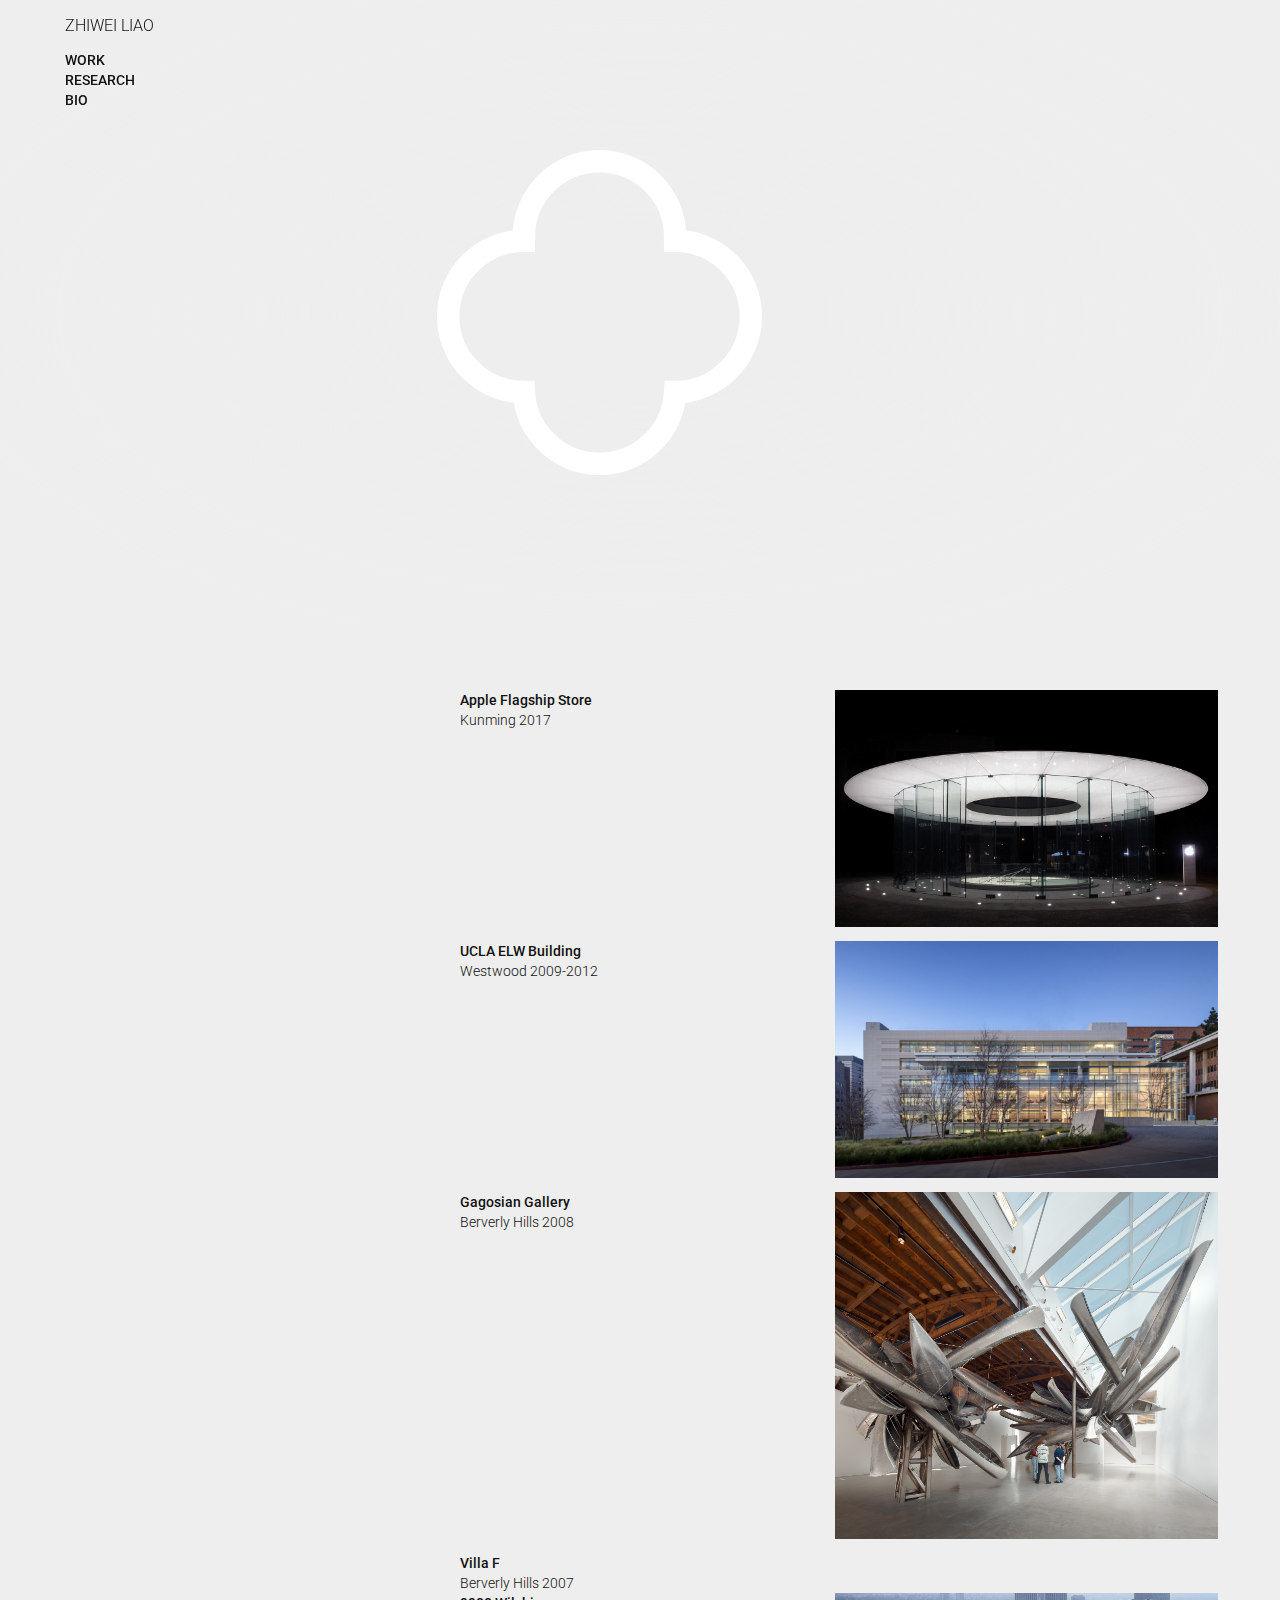
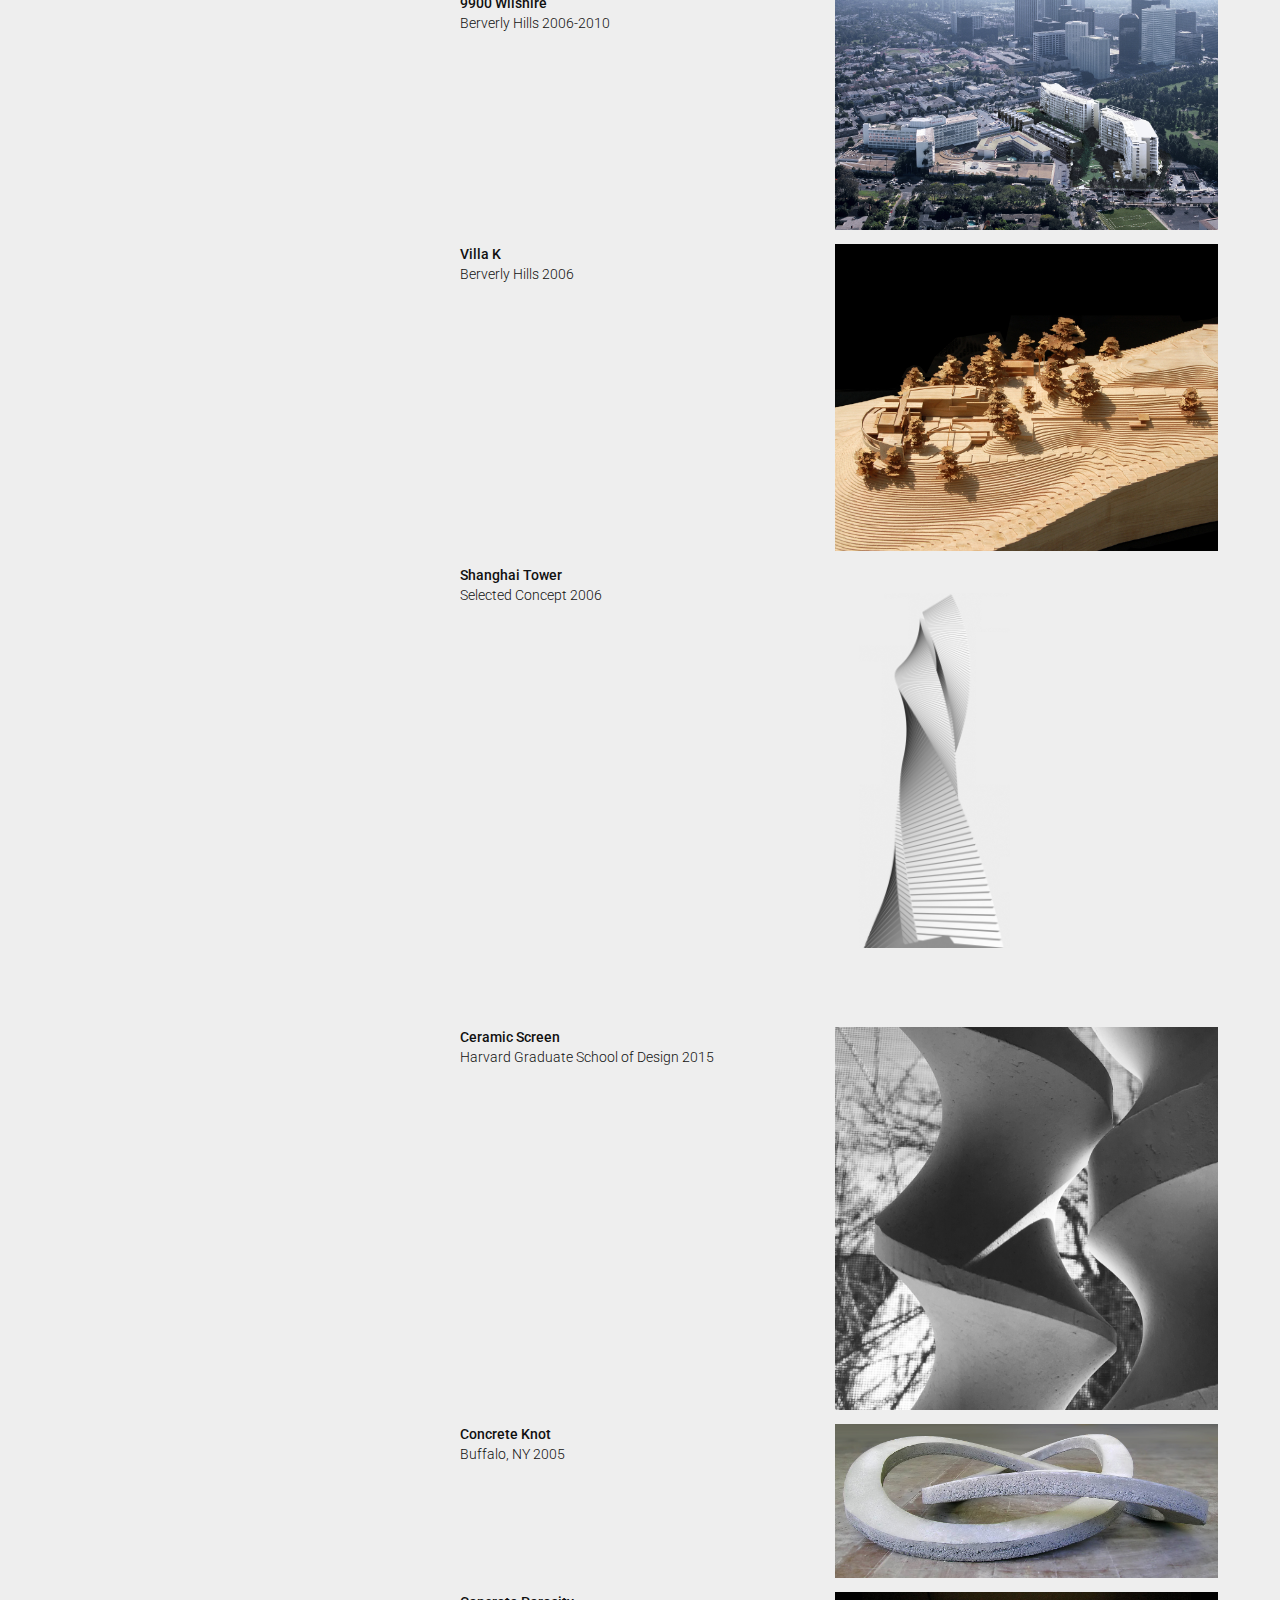
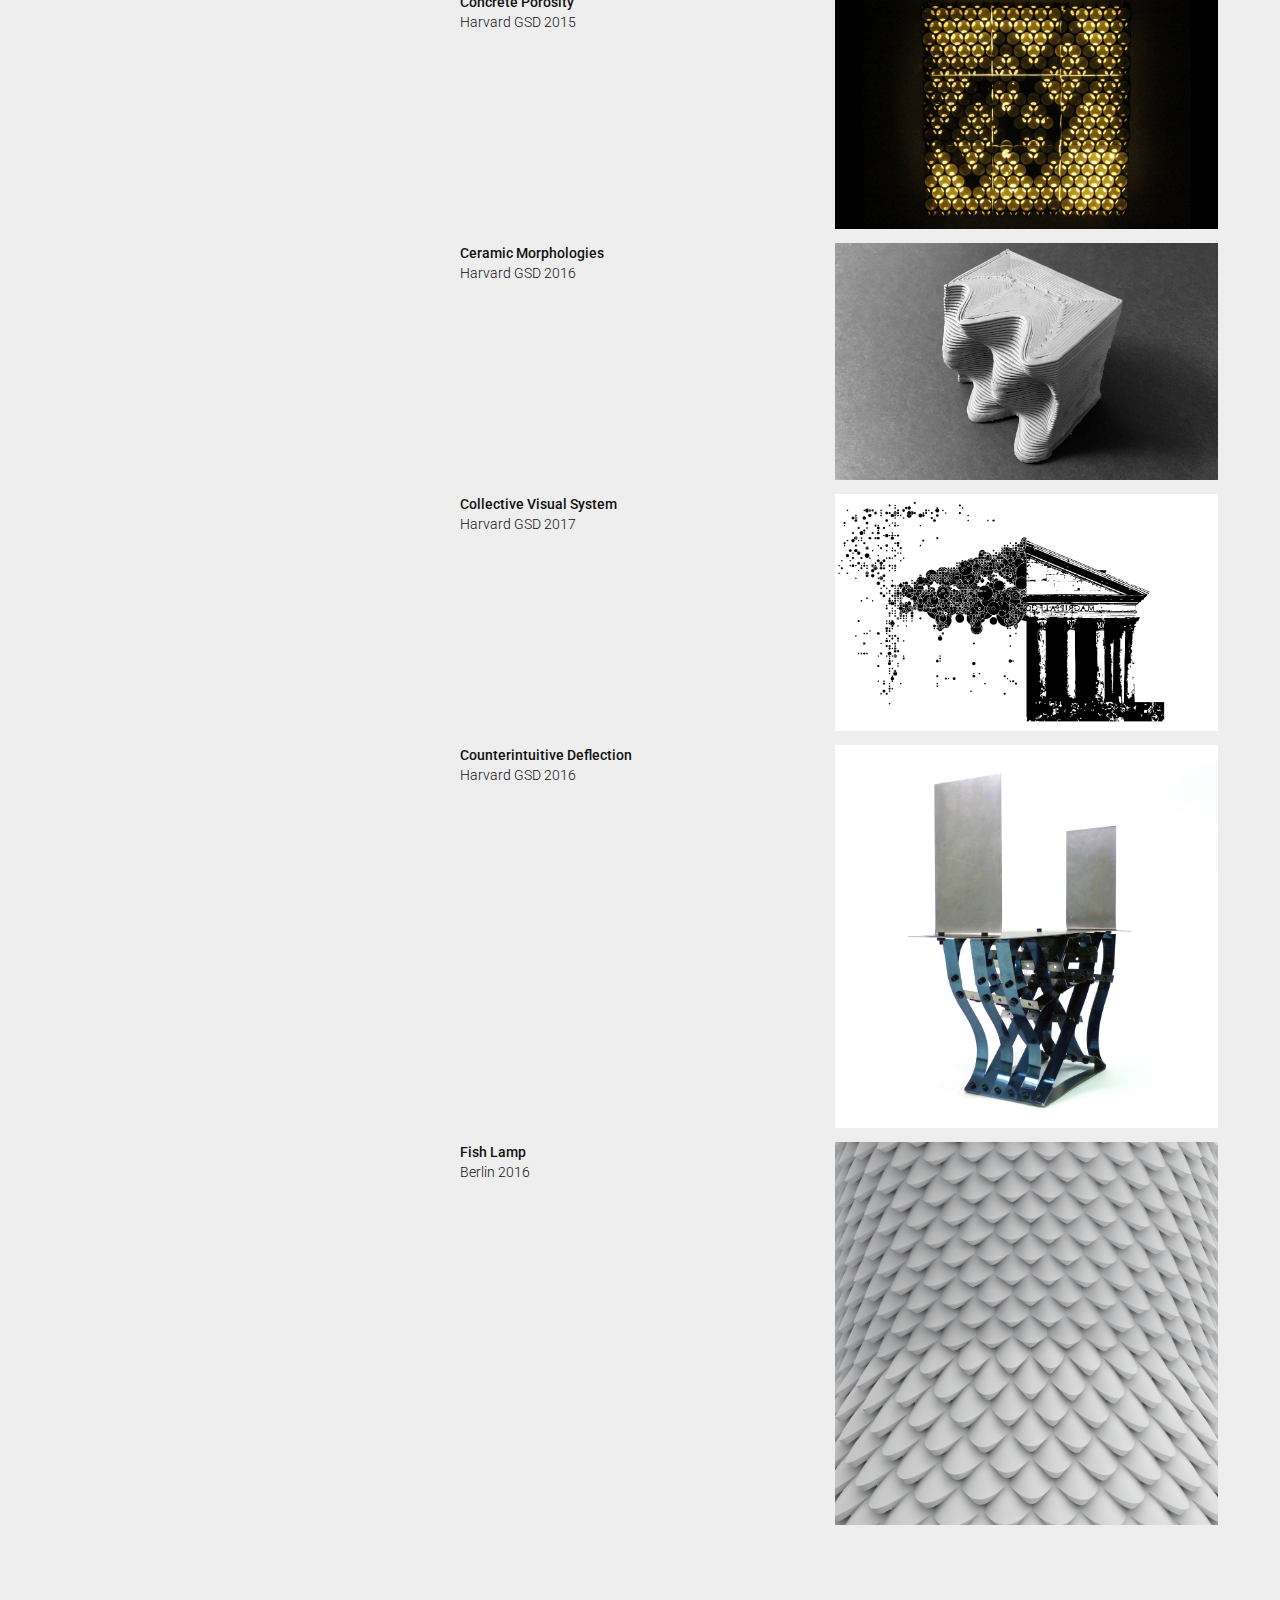
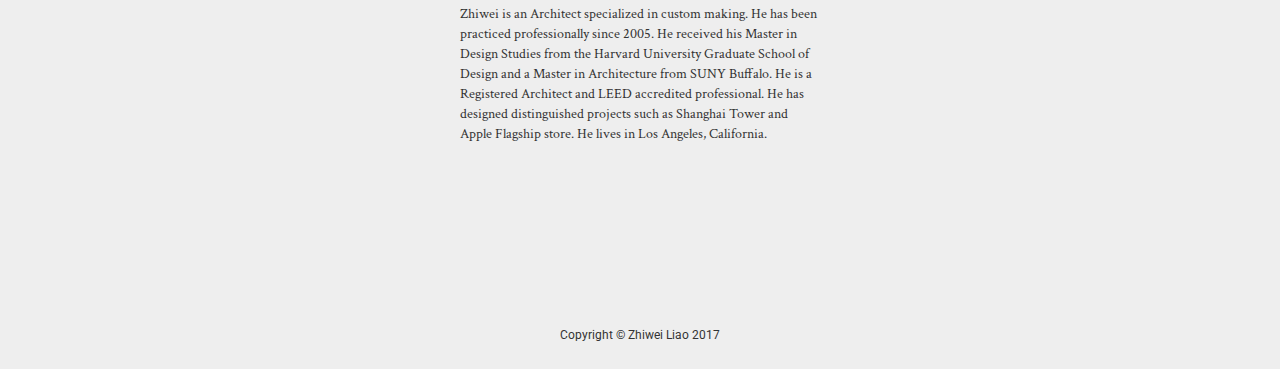
==== index.html @ 9a3652b6 "Update index.html" ====
<!DOCTYPE html>
<html lang="en">

<head>
    <meta charset="utf-8">
    <meta http-equiv="X-UA-Compatible" content="IE=edge">
    <!-- <meta name="viewport" content="width=device-width, initial-scale=1"> -->
    <meta name="viewport" content="width=device-width, initial-scale=1, minimum-scale=1, maximum-scale=1">
    <meta name="description" content="">
    <meta name="author" content="">
    <!-- icon -->
    <link rel="icon" href="img/favicon.ico">
    <title>Zhiwei</title>
    <!-- Bootstrap Core CSS -->
    <link href="vendor/bootstrap/css/bootstrap.min.css" rel="stylesheet">
    <!-- Theme CSS -->
    <link href="css/freelancer.min.css" rel="stylesheet">
    <!-- Custom CSS -->
    <link href="css/style.css" rel="stylesheet">
    <!-- Custom Fonts -->
    <link href="vendor/font-awesome/css/font-awesome.min.css" rel="stylesheet" type="text/css">
    <link href="https://fonts.googleapis.com/css?family=Roboto:thin,light,regular,medium,bold,black" rel="stylesheet" type="text/css">
    <link href="https://fonts.googleapis.com/css?family=Crimson+Text:regular,bold " rel="stylesheet">
    <link href="https://fonts.googleapis.com/css?family=Julius+Sans+One" rel="stylesheet">
    <link rel="stylesheet" href="css/swiper.min.css">
    <!-- HTML5 Shim and Respond.js IE8 support of HTML5 elements and media queries -->
    <!-- WARNING: Respond.js doesn't work if you view the page via file:// -->
    <!--[if lt IE 9]>
        <script src="https://oss.maxcdn.com/libs/html5shiv/3.7.0/html5shiv.js"></script>
        <script src="https://oss.maxcdn.com/libs/respond.js/1.4.2/respond.min.js"></script>
    <![endif]-->
</head>

<body>
    <!-- Navigation -->
    <nav class="nav navbar-default navbar-fixed-top">
        <div class="container">
            <div class="fixedBrand">
                <!-- <a class="" href="#"><img class="homeIcon" src="img/view_thumb.png" alt=""> </a> -->
                <a class="" href="#z">
                    <span>Zhiwei Liao</span>
                </a>
            </div>
            <div class="fixed">
                <ul class="nav navbar-default nav-stacked">
                    <li class="page-scroll">
                        <a href="#work">
                            <div class="menu">
                                work
                            </div>
                        </a>
                    </li>
                    <li class="page-scroll">
                        <a href="#research">
                            <div class="menu">
                                research
                            </div>
                        </a>
                    </li>
                    <li class="page-scroll">
                        <a href="#about">
                            <div class="menu">
                                Bio
                            </div>
                        </a>
                    </li>
                </ul>
            </div>
        </div>
    </nav>
    <!-- ***********************************************************************************************************************Header -->
    <header id="z">
        <div class="container" id="headerImg">
            <div class="row">
                <div class="col-xs-8  col-xs-offset-4 col-sm-4">
                    <img class="" id="logo" src="img/view.svg" alt="">
                </div>
                <!--
                <div class="col-xs-8 col-xs-offset-4  col-sm-4">
                   <h5 class="skills">Residential Design + Custom Making</h5>  
                </div> -->
            </div>
    </header>
    <!--*********************************************************************************************************** Portfolio Grid Section -->
    <section id="work" class="portfolio">
        <div class="container">
            <div class="row">
                <!--*********************************************************************************************************1-->
                <div class="col-xs-4 col-xs-offset-4" id="apple">
                    <a href="#portfolioModal1" class="portfolio-link" data-toggle="modal">
                        <span class="projectTitle">Apple Flagship Store</span>
                        <div class="subtext">
                            <span class="hidden-xsShow">Kunming</span>
                            <span class="hidden-xsShow">2017</span>
                        </div>
                    </a>
                </div>
                <div class=" col-xs-4 portfolio-item">
                    <a href="#portfolioModal1" class="portfolio-link" data-toggle="modal">
                        <div class="caption">
                        </div>
                        <img src="img/apple/2.jpg" class="img-responsive" alt="">
                    </a>
                </div>
                <!--*********************************************************************************************************6-->
                <div class="col-xs-4 col-xs-offset-4" id="ucla">
                    <a href="#portfolioModal6" class="portfolio-link" data-toggle="modal">
                        <span class="projectTitle">UCLA ELW Building</span>
                        <div class="subtext">
                            <span class="hidden-xsShow">Westwood</span>
                            <span class="hidden-xsShow">2009-2012</span>
                        </div>
                    </a>
                </div>
                <div class=" col-xs-4 portfolio-item ">
                    <a href="#portfolioModal6" class="portfolio-link" data-toggle="modal">
                        <div class="caption">
                        </div>
                        <img src="img/ucla/1.jpg" class="img-responsive" alt="">
                    </a>
                </div>
                <!--*********************************************************************************************************4-->
                <div class="col-xs-4 col-xs-offset-4" id="gagosian">
                    <a href="#portfolioModal4" class="portfolio-link" data-toggle="modal">
                        <span class="projectTitle">Gagosian Gallery</span>
                        <div class="subtext">
                            <span class="hidden-xsShow">Berverly Hills</span>
                            <span class="hidden-xsShow">2008</span>
                        </div>
                    </a>
                </div>
                <div class=" col-xs-4 portfolio-item ">
                    <a href="#portfolioModal4" class="portfolio-link" data-toggle="modal">
                        <div class="caption">
                        </div>
                        <img src="img/gagosian/1.jpg" class="img-responsive" alt="">
                    </a>
                </div>
                <!--*********************************************************************************************************3-->
                <div class="col-xs-4 col-xs-offset-4">
                    <a href="#portfolioModal3" class="portfolio-link" data-toggle="modal">
                        <span class="projectTitle">Villa F</span>
                        <div class="subtext">
                            <span class="hidden-xsShow">Berverly Hills</span>
                            <span class="hidden-xsShow">2007</span>
                        </div>
                    </a>
                </div>
                <div class=" col-xs-4 portfolio-item ">
                    <a href="#portfolioModal3" class="portfolio-link" data-toggle="modal">
                        <div class="caption">
                        </div>
                        <img src="img/foothill/3.png" class="img-responsive" alt="">
                    </a>
                </div>
                <!--*********************************************************************************************************5-->
                <div class="col-xs-4 col-xs-offset-4">
                    <a href="#portfolioModal5" class="portfolio-link" data-toggle="modal">
                        <span class="projectTitle">9900 Wilshire</span>
                        <div class="subtext">
                            <span class="hidden-xsShow">Berverly Hills</span>
                            <span class="hidden-xsShow">2006-2010</span>
                        </div>
                    </a>
                </div>
                <div class=" col-xs-4 portfolio-item ">
                    <a href="#portfolioModal5" class="portfolio-link" data-toggle="modal">
                        <div class="caption">
                        </div>
                        <img src="img/9900/1.jpg" class="img-responsive" alt="">
                    </a>
                </div>
                <!--*********************************************************************************************************2-->
                <div class="col-xs-4 col-xs-offset-4">
                    <a href="#portfolioModal2" class="portfolio-link" data-toggle="modal">
                        <span class="projectTitle">Villa K</span>
                        <div class="subtext">
                            <span class="hidden-xsShow">Berverly Hills</span>
                            <span class="hidden-xsShow">2006</span>
                        </div>
                    </a>
                </div>
                <div class=" col-xs-4 portfolio-item ">
                    <a href="#portfolioModal2" class="portfolio-link" data-toggle="modal">
                        <div class="caption">
                        </div>
                        <img src="img/villa/4.jpg" class="img-responsive" alt="">
                    </a>
                </div>

                <!--*********************************************************************************************************14-->
                <div class="col-xs-4 col-xs-offset-4">
                    <a href="#portfolioModal14" class="portfolio-link" data-toggle="modal">
                        <span class="projectTitle">Shanghai Tower</span>
                        <div class="subtext">
                            <span class="hidden-xsShow">Selected Concept</span>
                            <span class="hidden-xsShow">2006</span>
                        </div>
                    </a>
                </div>
                <div class=" col-xs-4 portfolio-item ">
                    <a href="#portfolioModal14" class="portfolio-link" data-toggle="modal">
                        <img src="img/shanghai/2.png" class="img-responsive" alt="">
                    </a>
                </div>
                <!--******************************************************************************************************* -->
    </section>
    <!-- About Section -->
    <section id="research" class="portfolio">
        <div class="container">
            <div class="row">
                <!--*******************************************************************************************************7-->
                <div class="col-xs-4 col-xs-offset-4">
                    <a href="#portfolioModal7" class="portfolio-link" data-toggle="modal">
                        <span class="projectTitle">Ceramic Screen</span>
                        <div class="subtext">
                            <span class="hidden-xsShow">Harvard Graduate School of Design</span>
                            <span class="hidden-xsShow">2015</span>
                        </div>
                    </a>
                </div>
                <div class=" col-xs-4 portfolio-item ">
                    <a href="#portfolioModal7" class="portfolio-link" data-toggle="modal">
                        <div class="caption">
                        </div>
                        <img src="img/robot/1.jpg" class="img-responsive" alt="">
                    </a>
                </div>
                <!--*********************************************************************************************************8-->
                <div class="col-xs-4 col-xs-offset-4">
                    <a href="#portfolioModal8" class="portfolio-link" data-toggle="modal">
                        <span class="projectTitle">Concrete Knot</span>
                        <div class="subtext">
                            <span class="hidden-xsShow">Buffalo, NY</span>
                            <span class="hidden-xsShow">2005</span>
                        </div>
                    </a>
                </div>
                <div class=" col-xs-4 portfolio-item ">
                    <a href="#portfolioModal8" class="portfolio-link" data-toggle="modal">
                        <div class="caption">
                        </div>
                        <img src="img/knot/1.jpg" class="img-responsive" alt="">
                    </a>
                </div>
                <!--*********************************************************************************************************9-->
                <div class="col-xs-4 col-xs-offset-4">
                    <a href="#portfolioModal9" class="portfolio-link" data-toggle="modal">
                        <span class="projectTitle">Concrete Porosity</span>
                        <div class="subtext">
                            <span class="hidden-xsShow">Harvard GSD</span>
                            <span class="hidden-xsShow">2015</span>
                        </div>
                    </a>
                </div>
                <div class=" col-xs-4 portfolio-item ">
                    <a href="#portfolioModal9" class="portfolio-link" data-toggle="modal">
                        <div class="caption">
                        </div>
                        <img src="img/hydrogel/1.jpg" class="img-responsive" alt="">
                    </a>
                </div>
                <!--*********************************************************************************************************10-->
                <div class="col-xs-4 col-xs-offset-4" id="Morphologies">
                    <a href="#portfolioModal10" class="portfolio-link" data-toggle="modal">
                        <span class="projectTitle">Ceramic Morphologies</span>
                        <div class="subtext">
                            <span class="hidden-xsShow">Harvard GSD</span>
                            <span class="hidden-xsShow">2016</span>
                        </div>
                    </a>
                </div>
                <div class=" col-xs-4 portfolio-item ">
                    <a href="#portfolioModal10" class="portfolio-link" data-toggle="modal">
                        <div class="caption">
                        </div>
                        <img src="img/print/2.jpg" class="img-responsive" alt="">
                    </a>
                </div>
                <!--*********************************************************************************************************11-->
                <div class="col-xs-4 col-xs-offset-4">
                    <a href="#portfolioModal11" class="portfolio-link" data-toggle="modal">
                        <span class="projectTitle">Collective Visual System</span>
                        <div class="subtext">
                            <span class="hidden-xsShow">Harvard GSD</span>
                            <span class="hidden-xsShow">2017</span>
                        </div>
                    </a>
                </div>
                <div class=" col-xs-4 portfolio-item ">
                    <a href="#portfolioModal11" class="portfolio-link" data-toggle="modal">
                        <div class="caption">
                        </div>
                        <img src="img/cvs/1.png" class="img-responsive" alt="">
                    </a>
                </div>
                <!--*********************************************************************************************************12-->
                <div class="col-xs-4 col-xs-offset-4">
                    <a href="#portfolioModal12" class="portfolio-link" data-toggle="modal">
                        <span class="projectTitle">Counterintuitive Deflection</span>
                        <div class="subtext">
                            <span class="hidden-xsShow">Harvard GSD</span>
                            <span class="hidden-xsShow">2016</span>
                        </div>
                    </a>
                </div>
                <div class=" col-xs-4 portfolio-item ">
                    <a href="#portfolioModal12" class="portfolio-link" data-toggle="modal">
                        <img src="img/distribution/1.jpg" class="img-responsive" alt="">
                    </a>
                </div>
                <!--*********************************************************************************************************13-->
                <div class="col-xs-4 col-xs-offset-4">
                    <a href="#portfolioModal13" class="portfolio-link" data-toggle="modal">
                        <span class="projectTitle">Fish Lamp</span>
                        <div class="subtext">
                            <span class="hidden-xsShow">Berlin</span>
                            <span class="hidden-xsShow">2016</span>
                        </div>
                    </a>
                </div>
                <div class=" col-xs-4 portfolio-item ">
                    <a href="#portfolioModal13" class="portfolio-link" data-toggle="modal">
                        <img src="img/fish/1.png" class="img-responsive" alt="">
                    </a>
                </div>

                
            </div>
        </div>
    </section>
    <!-- About Section -->
    <section id="about">
        <div class="container">
            <div class="row">
                <div class="col-xs-8 col-xs-offset-4 col-md-4">
                    <!-- <p><strong>Z+ Workshop</strong> specilalized in highend residences and spaces rooted in tradictional Chinese architecture and landscape. Incorporated State-of-the-Art Computation Tools for personalized design and crafted making.
                    </p>
                    <p>Zhiwei Liao is the Founder of Z+ Workshop. Prior to establishing Z+ Workshop, Zhiwei was a Project Architect with Richard Meier, the Pritzker Prize winning Architect, who specializes in the design of luxury modern residences. Before arriving in L.A., Zhiwei developed extensive detail oriented design experience and conducted research on innovative material processes and systems. </p>
                    <p>He received his Master in Design Studies from the Harvard University Graduate School of Design and a Master in Architecture from SUNY Buffalo. He has over ten years of experience with a specific focus on residential design-build methods of project delivery. Zhiwei is a Registered Architect and LEED accredited professional.</p> -->
                    <p>
                        Zhiwei is an Architect specialized in custom making. He has been practiced professionally since 2005.
                        <!--Introduce Yourself-->
                        He received his Master in Design Studies from the Harvard University Graduate School of Design and a Master in Architecture from SUNY Buffalo. He is a Registered Architect and LEED accredited professional.
                        <!-- Education and Credentials -->
                        He has designed distinguished projects such as Shanghai Tower and Apple Flagship store.
                        <!-- Notable Achievements -->
                        He lives in Los Angeles, California.
                        <!-- Closing Statement -->
                    </p>
                </div>
            </div>
        </div>
    </section>
    <!-- Footer -->
    <footer class="">
        <div class="footer-above" id="team">
            <div class="container">
                <div class="row">
                    <div class="footer-col col-md-4">
                        <h3></h3>
                        <span></span>
                    </div>
                    <div class="footer-col col-md-4">
                    </div>
                    <div class="footer-col col-md-4">
                        <h3> </h3>
                        <span> </span>
                    </div>
                </div>
            </div>
        </div>
        <div class="footer-below">
            <div class="container">
                <div class="row">
                    <div class="col-lg-12 text-center">
                        <span class="small"> Copyright &copy; Zhiwei Liao 2017 </span>
                    </div>
                </div>
            </div>
        </div>
    </footer>
    <!-- Scroll to Top Button (Only visible on small and extra-small screen sizes) -->
    <!-- <div class="scroll-top page-scroll hidden-sm hidden-xsShow hidden-lg hidden-md">
        <a class="btn btn-primary" href="#page-top">
            <i class="fa fa-chevron-up"></i>
        </a>
    </div> -->
    <!-- Portfolio Modals -->
    <!-- ***************************************************************************************************************************************M-1-->
    <div class="portfolio-modal modal fade" id="portfolioModal1" tabindex="-1" role="dialog" aria-hidden="true">
        <div class="modal-content">
            <div class="close-modal" data-dismiss="modal">
                <img src="img/view_thumb.svg">
            </div>
            <div class="container modal-body">
                <div class="row">
                    <div class="col-lg-8 col-lg-offset-2">
                        <h2 class="title_m">Apple Flagship Store</h2>
                        <ul class="list-inline item-details">
                            <li>Location: Kunmign, China</li>
                            <li>Client: Apple</li>
                            <li>Architect: IDA</li>
                            <li>Complete Year: 2017</li>
                        </ul>
                        <img src="img/apple/1.jpg" class="img-responsive img-centered" alt="image of the store">
                        <br>
                        <p><i>"We created the one-of-a-kind Apple Kunming for all our customers in this special and diverse city. Thank you for the incredible welcome to the City of Spring." ​​​​</i> -<strong>Tim Cook</strong></p>
                        <p>Grandly opened in January 2017, the Apple Flagship Store in Kunming is crowned by a spectacular illuminated glass lantern, which provides the jewel-like centerpiece of the shopping center’s entrance plaza and acts as a light well, drawing daylight deep into the subterranean retail level. The lantern is a deceptively simple, yet technically advanced composition of motorized pivot doors and fixed glass panes, each 18 feet in height, held together without visible joints, and covered by a lightweight sheet of opaque carbon fiber canopy with an acrylic skylight 12 feet in diameters to allow natural light casting through. To embrace the warm local weather and allow natural ventilation, the motorized pivot glass doors remain open during the business hours. The sleek canopy reduces the visual information from the material edge, and is supported by the fixed glass panes beneath to appear floating. The result of close collaboration between architect and client, the store is both an expression of Apple’s brand and a beacon for the development, with the architecture complementing the purity of form, innovation and ease of use of the products on display.</p>
                    </div>
                </div>
            </div>
        </div>
    </div>
    <!-- ***************************************************************************************************************************************M-2-->
    <div class="portfolio-modal modal fade" id="portfolioModal2" tabindex="-1" role="dialog" aria-hidden="true">
        <div class="modal-content">
            <div class="close-modal" data-dismiss="modal">
                <img src="img/view_thumb.svg" alt="">
            </div>
            <div class="container  modal-body">
                <div class="row">
                    <div class="col-lg-8 col-lg-offset-2">
                        <h2 class="title_m">Villa K</h2>
                        <ul class="list-inline item-details">
                            <li><span>Architect:</span>
                                <span>Richard Meier & Partners Architects,</span>
                            </li>
                            <li><span>Year:</span>
                                <span>2007</span>
                            </li>
                        </ul>
                        <div id="carousel-2" class="carousel slide" data-ride="carousel">
                            <!-- Indicators -->
                            <ol class="carousel-indicators">
                                <li data-target="#carousel-2" data-slide-to="0" class="active"></li>
                                <li data-target="#carousel-2" data-slide-to="1"></li>
                                <!--   <li data-target="#carousel-3" data-slide-to="2"></li>
                                <li data-target="#carousel-3" data-slide-to="3"></li> -->
                            </ol>
                            <!-- Wrapper for slides -->
                            <div class="carousel-inner" role="listbox">
                                <div class="item active">
                                    <img src="img/villa/3.jpg" class="img-responsive img-centered" alt="">
                                    <div class="carousel-caption">
                                    </div>
                                </div>
                                <div class="item">
                                    <img src="img/villa/4.jpg" class="img-responsive img-centered" alt="">
                                    <div class="carousel-caption">
                                    </div>
                                </div>
                                <!--        <div class="item">
                                    <img src="img/knot/4.jpg" class="img-responsive img-centered" alt="">
                                    <div class="carousel-caption">
                                    </div>
                                </div>
                                <div class="item">
                                    <img src="img/knot/1.png" class="img-responsive img-centered" alt="">
                                    <div class="carousel-caption">
                                    </div>
                                </div> -->
                            </div>
                            <!-- Controls -->
                            <a class="left carousel-control" href="#carousel-2" role="button" data-slide="prev">
                                <span class="glyphicon glyphicon-chevron-left" aria-hidden="true"></span>
                                <span class="sr-only">Previous</span>
                            </a>
                            <a class="right carousel-control" href="#carousel-2" role="button" data-slide="next">
                                <span class="glyphicon glyphicon-chevron-right" aria-hidden="true"></span>
                                <span class="sr-only">Next</span>
                            </a>
                        </div>
                        <br>
                        <!-- introduction -->
                        <div class="col-lg-6 col-lg-offset-3">
                            <p>This extraordinary residential property is accessed by a 1,000 foot driveway that climbs along a ridge to an elevated pad with views to the entire Los Angeles basin. The architecture and building footprint are designed to celebrate the views and mediate between the topographic geometry of the hillside and the structured garden and landscape of the flat building pad. The interior planning is designed in a linear organization to allow each living space expansive views to the city, balanced with framed views to scaled private gardens.</p>
                        </div>
                    </div>
                </div>
            </div>
        </div>
    </div>
    <!-- ***************************************************************************************************************************************M-3-->
    <div class="portfolio-modal modal fade" id="portfolioModal3" tabindex="-1" role="dialog" aria-hidden="true">
        <div class="modal-content">
            <div class="close-modal" data-dismiss="modal">
                <img class="" src="img/view_thumb.svg" alt="">
            </div>
            <div class="container  modal-body">
                <div class="row">
                    <div class="col-lg-8 col-lg-offset-2">
                        <h2 class="title_m">Villa F</h2>
                        <ul class="list-inline item-details">
                            <li><span>Architect:</span>
                                <span>Richard Meier & Partners Architects,</span>
                            </li>
                            <li><span>Year:</span>
                                <span>2007</span>
                            </li>
                        </ul>
                        <div id="carousel-3" class="carousel slide" data-ride="carousel">
                            <!-- Indicators -->
                            <ol class="carousel-indicators">
                                <li data-target="#carousel-3" data-slide-to="0" class="active"></li>
                                <li data-target="#carousel-3" data-slide-to="1"></li>
                                <!--   <li data-target="#carousel-3" data-slide-to="2"></li>
                                <li data-target="#carousel-3" data-slide-to="3"></li> -->
                            </ol>
                            <!-- Wrapper for slides -->
                            <div class="carousel-inner" role="listbox">
                                <div class="item active">
                                    <img src="img/foothill/1.png" class="img-responsive img-centered" alt="">
                                    <div class="carousel-caption">
                                    </div>
                                </div>
                                <div class="item">
                                    <img src="img/foothill/2.jpg" class="img-responsive img-centered" alt="">
                                    <div class="carousel-caption">
                                    </div>
                                </div>
                                <!--        <div class="item">
                                    <img src="img/knot/4.jpg" class="img-responsive img-centered" alt="">
                                    <div class="carousel-caption">
                                    </div>
                                </div>
                                <div class="item">
                                    <img src="img/knot/1.png" class="img-responsive img-centered" alt="">
                                    <div class="carousel-caption">
                                    </div>
                                </div> -->
                            </div>
                            <!-- Controls -->
                            <a class="left carousel-control" href="#carousel-3" role="button" data-slide="prev">
                                <span class="glyphicon glyphicon-chevron-left" aria-hidden="true"></span>
                                <span class="sr-only">Previous</span>
                            </a>
                            <a class="right carousel-control" href="#carousel-3" role="button" data-slide="next">
                                <span class="glyphicon glyphicon-chevron-right" aria-hidden="true"></span>
                                <span class="sr-only">Next</span>
                            </a>
                        </div>
                        <br>
                        <!-- introduction -->
                        <div class="col-lg-6 col-lg-offset-3">
                            <p>
                            </p>
                        </div>
                    </div>
                </div>
            </div>
        </div>
    </div>
    <!-- ***************************************************************************************************************************************M-4-->
    <div class="portfolio-modal modal fade" id="portfolioModal4" tabindex="-1" role="dialog" aria-hidden="true">
        <div class="modal-content">
            <div class="close-modal" data-dismiss="modal">
                <img class="" src="img/view_thumb.svg" alt="">
            </div>
            <div class="container modal-body">
                <div class="row">
                    <div class="col-lg-8 col-lg-offset-2">
                        <h2 class="title_m">Gagosian Gallery</h2>
                        <ul class="list-inline item-details">
                            <li><span>Client:</span>
                                <span>Confidential,</span>
                            </li>
                            <li><span>Architect:</span>
                                <span>Richard Meier & Partners Architects,</span>
                            </li>
                            <li><span>Project Year:</span>
                                <span>2007,</span>
                            </li>
                            <li><span>Service:</span>
                                <span>Construction Documents</span>
                            </li>
                        </ul>
                        <img src="img/gagosian/1.jpg" class="img-responsive img-centered" alt="">
                        <p> </p>
                    </div>
                </div>
            </div>
        </div>
    </div>
    <!-- ***************************************************************************************************************************************M-5-->
    <div class="portfolio-modal modal fade" id="portfolioModal5" tabindex="-1" role="dialog" aria-hidden="true">
        <div class="modal-content">
            <div class="close-modal" data-dismiss="modal">
                <img class="" src="img/view_thumb.svg" alt="">
            </div>
            <div class="container modal-body">
                <div class="row">
                    <div class="col-lg-8 col-lg-offset-2">
                        <h2 class="title_m">9900 Wilshire</h2>
                        <ul class="list-inline item-details">
                            <li><span>Architect:</span>
                                <span>Richard Meier & Partners Architects, </span>
                            </li>
                            <li><span>Year:</span>
                                <span>2007,</span>
                            </li>
                        </ul>
                        <img src="img/9900/1.jpg" class="img-responsive img-centered" alt="">
                        <br>
                        <!-- introduction -->
                        <div class="col-lg-6 col-lg-offset-3">
                            <p> 9900 Wilshire is home to a collection of more than two hundred luxury condominium residences comprising thirteen- and fifteen- story residential buildings, public and private gardens, water features, and a retail component. The architecture is designed to be site-specific with a timeless presence that is compatible with the neighboring Hilton hotel and sensitive to the adjacent Los Angeles Country Club. The two residential building are positioned at the west property line and raised above the ground to maximize access to natural light. The buildings are curvilinear and horizontal to reflect the natural forms and geometry of the country club`s landscape as well as the classic horizontal massing of the neighboring Hilton Hotel. Many of the residences are designed with double-height spaces and are “through units” with views to the country club and to Beverly Hills. The best residences in southern California take advantage of the Mediterranean climate by extending interior space to the outside through the use of courtyards, terraces, balconies, and large areas of properly shaded glass, and here opportunities were sought to minimize the distinction between indoor and outdoor space.</p>
                        </div>
                    </div>
                </div>
            </div>
        </div>
    </div>
    <!-- ***************************************************************************************************************************************M-6-->
    <div class="portfolio-modal modal fade" id="portfolioModal6" tabindex="-1" role="dialog" aria-hidden="true">
        <div class="modal-content">
            <div class="close-modal" data-dismiss="modal">
                <img class="" src="img/view_thumb.svg" alt="">
            </div>
            <div class="container modal-body">
                <div class="row">
                    <div class="col-lg-8 col-lg-offset-2">
                        <h2 class="title_m">UCLA ELW Building</h2>
                        <ul class="list-inline item-details">
                            <li><span>Client:</span>
                                <span>UCLA,</span>
                            </li>
                            <li><span>Architect:</span>
                                <span>Richard Meier & Partners Architects,</span>
                            </li>
                            <li><span>Photography Credits:</span>
                                <span>Scott Frances,</span>
                            </li>
                            <li><span>Project Year:</span>
                                <span>2009,</span>
                            </li>
                            <li><span>Service:</span>
                                <span>Concept to Construction Documents</span>
                            </li>
                        </ul>
                        <img src="img/ucla/1.jpg" class="img-responsive img-centered" alt="">
                        <p> </p>
                    </div>
                </div>
            </div>
        </div>
    </div>
    <!-- ***************************************************************************************************************************************M-7-->
    <div class="portfolio-modal modal fade" id="portfolioModal7" tabindex="-1" role="dialog" aria-hidden="true">
        <div class="modal-content">
            <div class="close-modal" data-dismiss="modal">
                <img class="" src="img/view_thumb.svg" alt="">
            </div>
            <div class="container modal-body">
                <div class="row">
                    <div class="col-lg-8 col-lg-offset-2">
                        <h2 class="title_m">Ceramic Screen</h2>
                        <ul class="list-inline item-details">
                            <li><span>Harvard Graduate School of Design, </span></li>
                            <li><span>Year: 2015, </span></li>
                            <li><span>Research: Custom Making</span></li>
                        </ul>
                        <div id="carousel-7" class="carousel slide" data-ride="carousel">
                            <!-- Indicators -->
                            <ol class="carousel-indicators">
                                <li data-target="#carousel-7" data-slide-to="0" class="active"></li>
                                <li data-target="#carousel-7" data-slide-to="1"></li>
                                <li data-target="#carousel-7" data-slide-to="2"></li>
                                <!--   <li data-target="#carousel-example-generic" data-slide-to="3"></li> -->
                            </ol>
                            <!-- Wrapper for slides -->
                            <div class="carousel-inner" role="listbox">
                                <div class="item active">
                                    <img src="img/robot/2.jpg" class="img-centered" alt="">
                                    <div class="carousel-caption">Ceramic Screen </div>
                                </div>
                                <div class="item">
                                    <img src="img/robot/3.jpg" class=" img-centered" alt="">
                                    <div class="carousel-caption">
                                        The roboic arm with the wire cuts the clay
                                    </div>
                                </div>
                                <div class="item">
                                    <img src="img/robot/4.jpg" class="img-centered" alt="">
                                    <div class="carousel-caption">
                                        The controlled shape
                                    </div>
                                </div>
                            </div>
                            <!-- Controls -->
                            <a class="left carousel-control" href="#carousel-7" role="button" data-slide="prev">
                                <span class="glyphicon glyphicon-chevron-left" aria-hidden="true"></span>
                                <span class="sr-only">Previous</span>
                            </a>
                            <a class="right carousel-control" href="#carousel-7" role="button" data-slide="next">
                                <span class="glyphicon glyphicon-chevron-right" aria-hidden="true"></span>
                                <span class="sr-only">Next</span>
                            </a>
                        </div>
                        <br>
                        <div class="col-lg-6 col-lg-offset-3">
                            <p>
                                The intention of the project is to explore the possibilities of form-finding through an innovative fabrication technique, which is the combination of the robotic arm and the potter’s wheel. The hand manipulated processes of the potter’s wheel were abstracted into simpler movements, which could then be translated into the robotic manufacturing process. The robotic technology combined with digital scripting tools would then be used to expand the form-generation capabilities of the pottery-making process. This merging of techniques of the ‘old’ and the ‘new’ would not only introduce novelty in terms of forms but also lend towards a more mass-manufactured approach to the construction of ceramic forms.
                            </p>
                        </div>
                    </div>
                </div>
            </div>
        </div>
    </div>
    <!-- ***************************************************************************************************************************************M-8-->
    <div class="portfolio-modal modal fade" id="portfolioModal8" tabindex="-1" role="dialog" aria-hidden="true">
        <div class="modal-content">
            <div class="close-modal" data-dismiss="modal">
                <img class="" src="img/view_thumb.svg" alt="">
            </div>
            <div class="container modal-body">
                <div class="row">
                    <div class="col-lg-8 col-lg-offset-2">
                        <h2 class="title_m">Knot Making</h2>
                        <ul class="list-inline item-details">
                            <li><span>Research: Design, Computation and Making</span></li>
                        </ul>
                        <div id="carousel-8" class="carousel slide" data-ride="carousel">
                            <!-- Indicators -->
                            <ol class="carousel-indicators">
                                <li data-target="#carousel-8" data-slide-to="0" class="active"></li>
                                <li data-target="#carousel-8" data-slide-to="1"></li>
                                <li data-target="#carousel-8" data-slide-to="2"></li>
                                <li data-target="#carousel-8" data-slide-to="3"></li>
                            </ol>
                            <!-- Wrapper for slides -->
                            <div class="carousel-inner" role="listbox">
                                <div class="item active">
                                    <img src="img/knot/2.jpg" class="img-responsive img-centered" alt="">
                                    <div class="carousel-caption">
                                    </div>
                                </div>
                                <div class="item">
                                    <img src="img/knot/3.jpg" class="img-responsive img-centered" alt="">
                                    <div class="carousel-caption">
                                    </div>
                                </div>
                                <div class="item">
                                    <img src="img/knot/4.jpg" class="img-responsive img-centered" alt="">
                                    <div class="carousel-caption">
                                    </div>
                                </div>
                                <div class="item">
                                    <img src="img/knot/1.png" class="img-responsive img-centered" alt="">
                                    <div class="carousel-caption">
                                    </div>
                                </div>
                            </div>
                            <!-- Controls -->
                            <a class="left carousel-control" href="#carousel-8" role="button" data-slide="prev">
                                <span class="glyphicon glyphicon-chevron-left" aria-hidden="true"></span>
                                <span class="sr-only">Previous</span>
                            </a>
                            <a class="right carousel-control" href="#carousel-8" role="button" data-slide="next">
                                <span class="glyphicon glyphicon-chevron-right" aria-hidden="true"></span>
                                <span class="sr-only">Next</span>
                            </a>
                        </div>
                        <br>
                        <div class="col-lg-6 col-lg-offset-3">
                            <p>
                                This thesis is located at the intersection between digital design and physical fabrication in order to understand the potential and limitations of each of these modes of making, which are central to architectural production. The vehicle for exploration is the elegant proposition of the knot – a three-dimensional entity without beginning or end – which is explored at three 1:1 scales: fabric, the scale of a hand-held object, and the scale of a room. The knot is digitally drawn and manipulated using Rhino software. To control the experiment, it is determined that all physical fabrications should be cast rather than constructed. Materiality is not consistent but rather is calibrated to scale.
                            </p>
                            <p>
                                The hand-held knot straddles the digital and physical realms with a mold made by the 3-D digital printer used for casting hydrocal. The size of the printer governs the size of the mold, requiring the knot to be fabricated using six repetitive segments. This investigation introduces the problem of the joint, which in this mode and scale of fabrication, becomes a weak point both conceptually and literally.
                            </p>
                            <p>
                                The room-sized knot moves firmly into the physical realm. The digitally generated patterns are now used, not to govern a digital fabrication tool, but to make plywood formwork for reinforced concrete. With this scale and material, the joint is eliminated and the knot can be cast as a single entity. Here resistance is found in the type and thickness of plywood. To achieve the required double curvature, instinct would choose a thin formwork material for flexibility, but instead, empirical evidence from three iterations of formwork lead to the construction of the final form from 3/4 inch plywood - scored along digitally determined lines to achieve the required double curvature. The knot must be digitally modified to bring the curvatures within the physical limitations of the plywood.
                            </p>
                        </div>
                        <div class="col-sm-6 col-lg-8 col-lg-offset-2">
                            <div data-configid="1168196/44749309" style="width:100%; height:300px;" class="issuuembed"></div>
                            <small>MArch Thesis</small>
                        </div>
                    </div>
                    <div class="col-sm-6 col-lg-4 col-lg-offset-2">
                        <div data-configid="1168196/44746618" style="width:100%; height:300px;" class="issuuembed"></div>
                        <small>城市建筑, (19), pp. 38-40. </small>
                    </div>
                    <div class="col-sm-6 col-lg-4">
                        <div data-configid="1168196/44750202" style="100%; height:300px;" class="issuuembed"></div>
                        <small>“数字渗透”与“参数化主义”：DADA2013系列活动·数字建筑国际学术会议论文集5-9，北京，中国，2013.9.28-9.29.</small>
                    </div>
                </div>
            </div>
        </div>
    </div>
    <!-- ***************************************************************************************************************************************M-9-->
    <div class="portfolio-modal modal fade" id="portfolioModal9" tabindex="-1" role="dialog" aria-hidden="true">
        <div class="modal-content">
            <div class="close-modal" data-dismiss="modal">
                <img class="" src="img/view_thumb.svg" alt="">
            </div>
            <div class="container modal-body">
                <div class="row">
                    <div class="col-lg-8 col-lg-offset-2">
                        <h2 class="title_m">Concrete Porosity</h2>
                        <ul class="list-inline item-details">
                            <li>
                                <span>Harvard Graduate School of Design,</span>
                            </li>
                            <li><span>Year: 2015, </span>
                            </li>
                            <li>
                                <span>Custom Making</span>
                            </li>
                        </ul>
                        <div id="carousel-9" class="carousel slide" data-ride="carousel">
                            <!-- Indicators -->
                            <ol class="carousel-indicators">
                                <li data-target="#carousel-9" data-slide-to="0" class="active"></li>
                                <li data-target="#carousel-9" data-slide-to="1"></li>
                                <li data-target="#carousel-9" data-slide-to="2"></li>
                                <li data-target="#carousel-9" data-slide-to="3"></li>
                                <li data-target="#carousel-9" data-slide-to="4"></li>
                                <li data-target="#carousel-9" data-slide-to="5"></li>
                                <li data-target="#carousel-9" data-slide-to="6"></li>
                            </ol>
                            <!-- Wrapper for slides -->
                            <div class="carousel-inner" role="listbox">
                                <div class="item active">
                                    <img src="img/hydrogel/1.jpg" class="img-responsive img-centered" alt="">
                                    <div class="carousel-caption">
                                    </div>
                                </div>
                                <div class="item">
                                    <img src="img/hydrogel/2.jpg" class="img-responsive img-centered" alt="">
                                    <div class="carousel-caption">
                                    </div>
                                </div>
                                <div class="item">
                                    <img src="img/hydrogel/3.png" class="img-responsive img-centered" alt="">
                                    <div class="carousel-caption">
                                    </div>
                                </div>
                                <div class="item">
                                    <img src="img/hydrogel/4.jpg" class="img-responsive img-centered" alt="">
                                    <div class="carousel-caption">
                                    </div>
                                </div>
                                <div class="item">
                                    <img src="img/hydrogel/5.jpg" class="img-responsive img-centered" alt="">
                                    <div class="carousel-caption">
                                    </div>
                                </div>
                                <div class="item">
                                    <img src="img/hydrogel/6.jpg" class="img-responsive img-centered" alt="">
                                    <div class="carousel-caption">
                                    </div>
                                </div>
                                <div class="item">
                                    <img src="img/hydrogel/7.jpg" class="img-responsive img-centered" alt="">
                                    <div class="carousel-caption">
                                    </div>
                                </div>
                            </div>
                            <!-- Controls -->
                            <a class="left carousel-control" href="#carousel-9" role="button" data-slide="prev">
                                <span class="glyphicon glyphicon-chevron-left" aria-hidden="true"></span>
                                <span class="sr-only">Previous</span>
                            </a>
                            <a class="right carousel-control" href="#carousel-9" role="button" data-slide="next">
                                <span class="glyphicon glyphicon-chevron-right" aria-hidden="true"></span>
                                <span class="sr-only">Next</span>
                            </a>
                        </div>
                        <br>
                        <p> </p>
                    </div>
                </div>
            </div>
        </div>
    </div>
    <!-- ***************************************************************************************************************************************M-10-->
    <div class="portfolio-modal modal fade" id="portfolioModal10" tabindex="-1" role="dialog" aria-hidden="true">
        <div class="modal-content">
            <div class="close-modal" data-dismiss="modal">
                <img class="" src="img/view_thumb.svg" alt="">
            </div>
            <div class="container modal-body">
                <div class="row">
                    <div class="col-lg-8 col-lg-offset-2">
                        <h2 class="title_m">Ceramic Morphologies</h2>
                        <ul class="list-inline item-details">
                            <li><span>Harvard Graduate School of Design</span></li>
                            <li><span>Year: 2016, </span></li>
                            <li><span>Design, Computation and Making</span></li>
                        </ul>
                        <div id="carousel-10" class="carousel slide" data-ride="carousel">
                            <!-- Indicators -->
                            <ol class="carousel-indicators">
                                <li data-target="#carousel-10" data-slide-to="0" class="active"></li>
                                <li data-target="#carousel-10" data-slide-to="1"></li>
                                <li data-target="#carousel-10" data-slide-to="2"></li>
                                <li data-target="#carousel-10" data-slide-to="3"></li>
                            </ol>
                            <!-- Wrapper for slides -->
                            <div class="carousel-inner" role="listbox">
                                <div class="item active ">
                                    <img src="img/print/1.jpg" class="img-responsive img-centered" alt=" ">
                                    <div class="carousel-caption ">
                                    </div>
                                </div>
                                <div class="item ">
                                    <img src="img/print/4.png" class="img-responsive img-centered" alt=" ">
                                    <div class="carousel-caption ">
                                    </div>
                                </div>
                                <div class="item ">
                                    <img src="img/print/5.png" class="img-responsive img-centered" alt=" ">
                                    <div class="carousel-caption ">
                                    </div>
                                </div>
                                <div class="item ">
                                    <img src="img/print/6.png" class="img-responsive img-centered" alt=" ">
                                    <div class="carousel-caption ">
                                    </div>
                                </div>
                            </div>
                            <!-- Controls -->
                            <a class="left carousel-control" href="#carousel-10" role="button" data-slide="prev">
                                <span class="glyphicon glyphicon-chevron-left " aria-hidden="true "></span>
                                <span class="sr-only ">Previous</span>
                            </a>
                            <a class="right carousel-control" href="#carousel-10" role="button" data-slide="next">
                                <span class="glyphicon glyphicon-chevron-right" aria-hidden="true"></span>
                                <span class="sr-only">Next</span>
                            </a>
                        </div>
                        <br>
                        <div data-configid="1168196/44806246" style="width:100%; height:300px;" class="issuuembed"></div>
                        <small>Design Development</small>
                        <script type="text/javascript" src="//e.issuu.com/embed.js" async="true"></script>
                    </div>
                </div>
            </div>
        </div>
    </div>
    <!-- ***************************************************************************************************************************************M-11-->
    <div class="portfolio-modal modal fade " id="portfolioModal11" tabindex="-1" role="dialog" aria-hidden="true">
        <div class="modal-content">
            <div class="close-modal" data-dismiss="modal">
                <img class=" " src="img/view_thumb.svg" alt=" ">
            </div>
            <div class="container modal-body ">
                <div class="row ">
                    <div class="col-lg-8 col-lg-offset-2 ">
                        <h2 class="title_m ">Collective Visual System: Learning from Social Media</h2>
                        <ul class="list-inline item-details ">
                            <li><span></span>
                                <span>Harvard Graduate School of Design, Master of Design Studies Thesis</span>
                            </li>
                            <li><span>Project Year:</span>
                                <span>2016,</span>
                            </li>
                            <li><span>Research:</span>
                                <span>Visual Condiction in Architecture, Computation and Social Media</span>
                            </li>
                        </ul>
                        <br>
                        <div data-configid="1168196/44633362" style="width:100%; height:300px;" class="issuuembed"></div>
                    </div>
                </div>
            </div>
        </div>
    </div>
    <!-- ***************************************************************************************************************************************M-12-->
    <div class="portfolio-modal modal fade" id="portfolioModal12" tabindex="-1" role="dialog" aria-hidden="true">
        <div class="modal-content">
            <div class="close-modal" data-dismiss="modal">
                <img class=" " src="img/view_thumb.svg" alt=" ">
            </div>
            <div class="container modal-body">
                <div class="row">
                    <div class="col-lg-8 col-lg-offset-2">
                        <h2 class="title_m">Counterintuitive Deflection</h2>
                        <ul class="list-inline item-details">
                            <li><span></span>
                                <span>Harvard Graduate School of Design, Master of Design Studies Thesis</span>
                            </li>
                            <li><span>Project Year:</span>
                                <span>2016,</span>
                            </li>
                            <li><span>Research:</span>
                                <span>Compliance Mechanism and Computation</span>
                            </li>
                        </ul>
                        <div id="carousel-12" class="carousel slide" data-ride="carousel">
                            <!-- Indicators -->
                            <ol class="carousel-indicators">
                                <li data-target="#carousel-12" data-slide-to="0" class="active"></li>
                                <li data-target="#carousel-12" data-slide-to="1"></li>
                                <li data-target="#carousel-12" data-slide-to="2"></li>
                                <li data-target="#carousel-12" data-slide-to="3"></li>
                            </ol>
                            <!-- Wrapper for slides -->
                            <div class="carousel-inner" role="listbox">
                                <div class="item active">
                                    <img src="img/distribution/2.jpg" class="img-responsive img-centered" alt="Blue Steel Prototype">
                                    <div class="carousel-caption">
                                    </div>
                                </div>
                                <div class="item">
                                    <img src="img/distribution/1.gif" class="img-responsive img-centered" alt="Animated Computation">
                                    <div class="carousel-caption ">
                                    </div>
                                </div>
                                <div class="item">
                                    <img src="img/distribution/2.jpg" class="img-responsive img-centered" alt="Blue Steel Prototype">
                                    <div class="carousel-caption ">
                                    </div>
                                </div>
                                <div class="item">
                                    <img src="img/distribution/3.svg" class="img-responsive img-centered" alt=" ">
                                    <div class="carousel-caption">
                                    </div>
                                </div>
                            </div>
                            <!-- Controls -->
                            <a class="left carousel-control" href="#carousel-12" role="button" data-slide="prev">
                                <span class="glyphicon glyphicon-chevron-left " aria-hidden="true "></span>
                                <span class="sr-only">Previous</span>
                            </a>
                            <a class="right carousel-control" href="#carousel-12" role="button" data-slide="next">
                                <span class="glyphicon glyphicon-chevron-right " aria-hidden="true "></span>
                                <span class="sr-only">Next</span>
                            </a>
                        </div>
                        <br>
                        <br>
                        <p> </p>
                    </div>
                </div>
            </div>
        </div>
    </div>
    <!-- ***************************************************************************************************************************************M-13-->
    <div class="portfolio-modal modal fade" id="portfolioModal13" tabindex="-1" role="dialog" aria-hidden="true">
        <div class="modal-content">
            <div class="close-modal" data-dismiss="modal">
                <img class=" " src="img/view_thumb.svg" alt=" ">
            </div>
            <div class="container modal-body">
                <div class="row">
                    <div class="col-lg-8 col-lg-offset-2">
                        <h2 class="title_m">Fish Lamp</h2>
                        <ul class="list-inline item-details">
                            <li><span></span>
                                <span>Location: Berlin, </span>
                            </li>
                            <li><span>Year:</span>
                                <span>2016,</span>
                            </li>
                            <li><span>Usage:</span>
                                <span>Sushi Restaurant</span>
                            </li>
                        </ul>
                        <div id="carousel-13" class="carousel slide" data-ride="carousel">
                            <!-- Indicators -->
                            <ol class="carousel-indicators">
                                <li data-target="#carousel-13" data-slide-to="0" class="active"></li>
                                <li data-target="#carousel-13" data-slide-to="1"></li>
                                <li data-target="#carousel-13" data-slide-to="2"></li>
                                <li data-target="#carousel-13" data-slide-to="3"></li>
                            </ol>
                            <!-- Wrapper for slides -->
                            <div class="carousel-inner" role="listbox">
                                <div class="item active">
                                    <img src="img/fish/2.png" class="img-responsive img-centered" alt="Blue Steel Prototype">
                                    <div class="carousel-caption">
                                    </div>
                                </div>
                                <div class="item">
                                    <img src="img/fish/3.png" class="img-responsive img-centered" alt="Animated Computation">
                                    <div class="carousel-caption ">
                                    </div>
                                </div>
                                <div class="item">
                                    <img src="img/fish/4.png" class="img-responsive img-centered" alt="Blue Steel Prototype">
                                    <div class="carousel-caption ">
                                    </div>
                                </div>
                                <div class="item">
                                    <img src="img/fish/5.jpg" class="img-responsive img-centered" alt=" ">
                                    <div class="carousel-caption">
                                    </div>
                                </div>
                            </div>
                            <!-- Controls -->
                            <a class="left carousel-control" href="#carousel-13" role="button" data-slide="prev">
                                <span class="glyphicon glyphicon-chevron-left " aria-hidden="true "></span>
                                <span class="sr-only">Previous</span>
                            </a>
                            <a class="right carousel-control" href="#carousel-13" role="button" data-slide="next">
                                <span class="glyphicon glyphicon-chevron-right " aria-hidden="true "></span>
                                <span class="sr-only">Next</span>
                            </a>
                        </div>
                        <br>
                        <br>
                        <p> </p>
                    </div>
                </div>
            </div>
        </div>
    </div>
 <!-- ***************************************************************************************************************************************M-14-->
    <div class="portfolio-modal modal fade" id="portfolioModal14" tabindex="-1" role="dialog" aria-hidden="true">
        <div class="modal-content">
            <div class="close-modal" data-dismiss="modal">
                <img class=" " src="img/view_thumb.svg" alt=" ">
            </div>
            <div class="container modal-body">
                <div class="row">
                    <div class="col-lg-8 col-lg-offset-2">
                        <h2 class="title_m">Shanghai Tower</h2>
                        <ul class="list-inline item-details">
                            <li><span></span>
                                <span>Gensler, </span>
                            </li>
                            <li><span>Year:</span>
                                <span>2006</span>
                            </li>
                        
                        </ul>
                        <div id="carousel-14" class="carousel slide" data-ride="carousel">
                            <!-- Indicators -->
                            <ol class="carousel-indicators">
                                <li data-target="#carousel-14" data-slide-to="0" class="active"></li>
                                <li data-target="#carousel-14" data-slide-to="1"></li>
                                <li data-target="#carousel-14" data-slide-to="2"></li>
                                <li data-target="#carousel-14" data-slide-to="3"></li>
                            </ol>
                            <!-- Wrapper for slides -->
                            <div class="carousel-inner" role="listbox">
                                <div class="item active">
                                    <img src="img/shanghai/1.svg" class="img-responsive img-centered" alt="Blue Steel Prototype">
                                    <div class="carousel-caption">
                                    </div>
                                </div>
                                <div class="item">
                                    <img src="img/shanghai/2.png" class="img-responsive img-centered" alt="Animated Computation">
                                    <div class="carousel-caption ">
                                    </div>
                                </div>
                                <div class="item">
                                    <img src="img/shanghai/3.png" class="img-responsive img-centered" alt="Blue Steel Prototype">
                                    <div class="carousel-caption ">
                                    </div>
                                </div>
                                <div class="item">
                                    <img src="img/shanghai/4.png" class="img-responsive img-centered" alt=" ">
                                    <div class="carousel-caption">
                                    </div>
                                </div>
                            </div>
                            <!-- Controls -->
                            <a class="left carousel-control" href="#carousel-14" role="button" data-slide="prev">
                                <span class="glyphicon glyphicon-chevron-left " aria-hidden="true "></span>
                                <span class="sr-only">Previous</span>
                            </a>
                            <a class="right carousel-control" href="#carousel-14" role="button" data-slide="next">
                                <span class="glyphicon glyphicon-chevron-right " aria-hidden="true "></span>
                                <span class="sr-only">Next</span>
                            </a>
                        </div>
                        <br>
                        <br>
                        <p> </p>
                    </div>
                </div>
            </div>
        </div>
    </div>


    <!-- jQuery -->
    <script src="vendor/jquery/jquery.min.js "></script>
    <!-- Bootstrap Core JavaScript -->
    <script src="vendor/bootstrap/js/bootstrap.min.js "></script>
    <!-- Plugin JavaScript -->
    <script src="https://cdnjs.cloudflare.com/ajax/libs/jquery-easing/1.3/jquery.easing.min.js "></script>
    <!-- Contact Form JavaScript -->
    <script src="js/jqBootstrapValidation.js "></script>
    <script src="js/contact_me.js "></script>
    <!-- Theme JavaScript -->
    <script src="js/freelancer.min.js "></script>
    <script type="text/javascript " src="//e.issuu.com/embed.js " async="true "></script>
</body>

</html>
---- css/freelancer.min.css ----
/*!
 * Start Bootstrap - Freelancer v3.3.7+1 (http://startbootstrap.com/template-overviews/freelancer)
 * Copyright 2013-2016 Start Bootstrap
 * Licensed under MIT (https://github.com/BlackrockDigital/startbootstrap/blob/gh-pages/LICENSE)
 */
                            
                            body {
                                font-family: 'Roboto', sans-serif;
                                overflow-x: hidden;
                                background-color: transparent;
                                ;
                            }
                            
                            p {
                                /*   font-size: 10px */
                            }
                            
                            p.small {
                                font-size: 9px
                            }
                            
                            a,
                            a.active,
                            a:active,
                            a:focus,
                            a:hover {
                                color: #111;
                                outline: 1;
                                background-color: transparent;
                                text-decoration: none;
                            }
                            
                            h1,
                            h2,
                            h3,
                            h4,
                            h5,
                            h6 {
                                color: #111;
                                font-family: 'Crimson Text', serif;
                                font-weight:700;
                                vertical-align: center;
                                margin: 0 0 10px;

                            }


                            hr.star-light,
                            hr.star-primary {
                                padding: 0;
                                border: none;
                                border-top: solid 5px;
                                text-align: center;
                                max-width: 250px;
                                margin: 25px auto 30px
                            }
                            
                            hr.star-light:after,
                            hr.star-primary:after {
                                content: "\f005";
                                font-family: FontAwesome;
                                display: inline-block;
                                position: relative;
                                top: -.8em;
                                font-size: 2em;
                                padding: 0 .25em
                            }
                            
                            .navbar-custom,
                            header .intro-text .name {}
                            
                            hr.star-light {
                                border-color: #111
                            }
                            
                            hr.star-light:after {
                                background-color: #fff;
                                color: #111
                            }
                            
                            hr.star-primary {
                                border-color: #2C3E50
                            }
                            
                            hr.star-primary:after {
                                background-color: #fff;
                                color: #111
                            }
                            
                            .navbar-custom .navbar-brand,
                            .navbar-custom .navbar-brand.active,
                            .navbar-custom .navbar-brand:active,
                            .navbar-custom .navbar-brand:focus,
                            .navbar-custom .navbar-brand:hover,
                            .navbar-custom .navbar-nav li a,
                            header {
                                color: #111
                            }
                            
                            .img-centered {
                                margin: 0 auto;
                                max-height: 450px;
                               
                            }
                            
                            .text-centered {
                                margin: 0 auto;
                                width: 75%;
                                min-height: 480px;
                                text-align: center;
                                vertical-align: center;
                            }
                            
                            header {
                                padding: 100px 0 100px;
                                text-align: left;
                                /*   font-family: 'Julius Sans One', sans-serif; */
                                font-family: 'Roboto', sans-serif;
                            }
                            
                            header .container {
                                position: relative;
                                z-index: 2;
                                background-image: radial-gradient(rgba(238, 238, 238, 0), rgba(238, 238, 238, 0), rgba(238, 238, 238, .6), rgba(238, 238, 238, 0.9), rgba(238, 238, 238, 1), rgba(238, 238, 238, 1)), url(../img/9900/2.png);
                                background-position: center center;
                                background-size: cover;
                                width: 100%;
                                min-height: 100%;
                                padding: 0px 0px 0px 0px;
                                top: 0px;
                                overflow: hidden;
                            }
                            
                            header img {
                                display: block;
                                margin: 50px 0 50px;
                            }
                            
                            header .intro-text .name {
                                display: block;
                                font-weight: 200;
                                text-transform: uppercase;
                            }
                            
                            header .intro-text .skills {
                                font-weight: 200
                            }
                            
                            @media (min-width:768px) {
                                header .container {
                                    padding-top: 100px;
                                    padding-bottom: 100px
                                }
                                header .intro-text .name {
                                    text-align: left;
                                    font-size: 3em
                                }
                            }
                            
                            @media (min-width:768px) {
                                .navbar-custom {
                                    padding: 25px 0;
                                    -webkit-transition: padding .3s;
                                    -moz-transition: padding .3s;
                                    transition: padding .3s
                                }
                                .navbar-custom .navbar-brand {
                                    font-size: 2em;
                                    -webkit-transition: all .3s;
                                    -moz-transition: all .3s;
                                    transition: all .3s
                                }
                                .navbar-custom.affix {
                                    padding: 0px 0
                                }
                                .navbar-custom.affix .navbar-brand {
                                    font-size: 1.5em
                                }
                            }
                            
                            section h2 {
                                margin: 0;
                                font-size: 3em
                            }
                            
                            section.success {
                                color: #111
                            }
                            
                            @media (max-width:767px) {
                                section {
                                    padding: 0px 0
                                }
                                section.first {
                                    padding-top: 25px
                                }
                            }
                            
                            #work .portfolio-item {
                                margin: 0 0 0em;
                                right: 0;
                            }
                            
                            #research .portfolio-item {
                                margin: 0 0 0em;
                                right: 0;
                            }
                            
                            .portfolio .portfolio-item .portfolio-link {
                                display: block;
                                position: relative;
                                max-width: 400px;
                                margin: 0 auto;
                                outline: none;
                            }
                            
                            .portfolio .portfolio-item .portfolio-link .caption {
                                background: rgba(0, 0, 0, .5);
                                position: absolute;
                                width: 100%;
                                height: 100%;
                                opacity: 0;
                                outline: none;
                                transition: all ease .5s;
                                -webkit-transition: all ease .5s;
                                -moz-transition: all ease .5s
                            }
                            
                            .portfolio .portfolio-item .portfolio-link .caption:hover {
                                opacity: 1;
                            }
                            
                            .portfolio .portfolio-item .portfolio-link .caption .caption-content {
                                position: absolute;
                                width: 100%;
                                height: 20px;
                                font-size: 18px;
                                text-align: center;
                                top: 50%;
                                margin-top: -12px;
                                color: #fff
                            }
                            
                            .btn-social,
                            .scroll-top,
                            .scroll-top .btn {
                                width: 50px;
                                height: 50px
                            }
                            
                            .portfolio .portfolio-item .portfolio-link .caption .caption-content i {
                                margin-top: -12px
                            }
                            
                            .portfolio .portfolio-item .portfolio-link .caption .caption-content h3,
                            .portfolio .portfolio-item .portfolio-link .caption .caption-content h4 {
                                margin: 0
                            }
                            
                            .portfolio * {
                                z-index: 2
                            }
                            
                            @media (min-width:767px) {
                                .portfolio .portfolio-item {
                                    margin: 00px 0 30px
                                }
                            }
                            
                            .floating-label-form-group {
                                position: relative;
                                margin-bottom: 0;
                                padding-bottom: .5em;
                                border-bottom: 1px solid #eee
                            }
                            
                            .floating-label-form-group input,
                            .floating-label-form-group textarea {
                                z-index: 1;
                                position: relative;
                                padding-right: 0;
                                padding-left: 0;
                                border: none;
                                border-radius: 0;
                                font-size: 1.5em;
                                background: 0 0;
                                box-shadow: none!important;
                                resize: none
                            }
                            
                            .floating-label-form-group label {
                                display: block;
                                z-index: 0;
                                position: relative;
                                top: 2em;
                                margin: 0;
                                font-size: .85em;
                                line-height: 1.764705882em;
                                vertical-align: middle;
                                vertical-align: baseline;
                                opacity: 0;
                                -webkit-transition: top .3s ease, opacity .3s ease;
                                -moz-transition: top .3s ease, opacity .3s ease;
                                -ms-transition: top .3s ease, opacity .3s ease;
                                transition: top .3s ease, opacity .3s ease
                            }
                            
                            .floating-label-form-group:not(:first-child) {
                                padding-left: 14px;
                                border-left: 1px solid #eee
                            }
                            
                            .floating-label-form-group-with-value label {
                                top: 0;
                                opacity: 1
                            }
                            
                            .floating-label-form-group-with-focus label {
                                color: #111
                            }
                            
                            footer h3 {
                                margin-bottom: 30px
                            }
                            
                            footer .footer-above {
                                padding-top: 50px;
                                background-color: #eee
                            }
                            
                            footer .footer-col {
                                margin-bottom: 50px
                            }
                            
                            footer .footer-below {
                                padding: 25px 0;
                                background-color: #eee
                            }
                            
                            .portfolio-modal .modal-content {
                                border-radius: 0;
                                background-clip: border-box;
                                -webkit-box-shadow: none;
                                box-shadow: none;
                                border: none;
                                /*    min-height: 100%; */
                                padding: 15px 0;
                                text-align: center;
                                background-color: #eee;
                                margin-top: 0px;
                            }
                            
                            .portfolio-modal .modal-content {
                                margin: 0;
                                font-size: 1em
                            }
                            
                            .portfolio-modal .modal-content img {
                                margin-bottom: 0px
                            }
                            
                            .portfolio-modal .modal-content .item-details {
                                margin: 0 0 0.8em;
                                font-weight: 300;
                                font-size: 1em;
                            }
                            
                            .portfolio-modal .close-modal {
                                position: fixed;
                                width: 40px;
                                height: 40px;
                                background-color: transparent;
                                top: 12.5px;
                                left: 25px;
                                cursor: pointer;
                                transform: rotate(45deg);
                                z-index: 99;
                            }
                            
                            .portfolio-modal .close-modal {
                                -webkit-animation-name: plus;
                                -webkit-animation-duration: 0.2s;
                                animation-name: plus;
                                animation-duration: 0.2s;
                            }
                            
                            @-webkit-keyframes plus {
                                0% {
                                    transform: rotate(0deg);
                                }
                                25% {
                                    transform: rotate(10deg);
                                }
                                50% {
                                    transform: rotate(20deg);
                                }
                                75% {
                                    transform: rotate(30deg);
                                }
                                100% {
                                    transform: rotate(45deg);
                                }
                            }
                            
                            @keyframes plus {
                                0% {
                                    transform: rotate(0deg);
                                }
                                25% {
                                    transform: rotate(10deg);
                                }
                                50% {
                                    transform: rotate(20deg);
                                }
                                75% {
                                    transform: rotate(30deg);
                                }
                                100% {
                                    transform: rotate(45deg);
                                }
                            }
                            
                            .portfolio-modal .close-modal:hover {
                                transition: transform 0.5s;
                                opacity: 1;
                                transform: rotate(90deg)
                            }
                            
                            .portfolio-modal .modal-backdrop {
                                opacity: 0;
                                display: none
                            }
---- css/style.css ----
body {
    background-color: #eee;
}

.homeIcon {
    position: fixed;
    top: 12.5px;
    left: 150px;
    width: 20px;
    height: 20px;
    cursor: pointer;
    float: left;
}

.navbar-default .navbar-brand,
.navbar-default .navbar-nav>li>a {
    color: #111;
    font-size: 18px;
    text-transform: uppercase;
}

.navbar-default .navbar-brand {
    /*position: absolute;
    font-size: 18px;
    left: 75px; */
}

.navbar-default .navbar-brand:hover {
    color: #444;
    background-color: transparent;
}

.navbar-default .navbar-brand:focus {
    color: #111;
}

.navbar-default .navbar-nav>li>a:hover {
    color: #555;
    text-decoration: none;
    background-color: transparent;
}

.navbar-default {
    background-color: transparent;
    border-color: transparent;
}

.navbar-default .navbar-nav>.active>a,
.navbar-default .navbar-nav>.active>a:focus,
.navbar-default .navbar-nav>.active>a:hover {
    color: transparent;
    background-color: transparent;
    text-decoration: none;
}

.navbar-toggle {
    position: relative;
    float: left;
    padding: 10px 10px;
    margin-top: 0px;
    margin-right: 30px;
    margin-bottom: 0px;
    background-color: transparent;
    background-image: none;
    border: 0px solid transparent;
    border-radius: 0px;
}

.list-inline>li {
    padding: 0px;
}

#logo {
    width: 80%;
    height: auto;
}

.portfolio-link:focus,
.portfolio-link:active {
    opacity: 1;
    margin-top: 0em;
    margin-bottom: 0em;
    outline: none;
}

.fixed {
    font-size: 1em;
    font-weight: 500;
    opacity: 1;
    position: fixed;
    top: 50px;
    margin: 0px -5px;
    text-transform: uppercase;
    color: #111;
}

.menu,
.menu.active {
    background-color: transparent;
}

.menu:hover,
.menu:focus,
.menu:active {
    background-color: transparent;
    text-decoration: underline;
}

.fixedBrand {
    font-size: 1.15em;
    font-weight: 300;
    position: fixed;
    top: 15px;
    margin: 0px -5px;
    text-transform: uppercase;
}

#z {
    padding: 0;
    margin: 0 0 65px;
    background-color: transparent;
}

#work {
    padding: 0px 0 0;
}

#research {
    margin: 65px 0 0;
}

#about {
    margin: 65px 0 0;
    font-weight: 300;
}

.nav>li>a {
    padding: 0px 0px;
}

h4 {
    margin: 0 0 0;
    font-size: 18px;
}

p {
    margin: 0 0 25px;
    text-align: left;
    font-family: 'Crimson Text', serif;
    font-weight: 400;
}

.portfolio-item {
    padding: 0 .5em 1em 0em;
}


/*
.modal-body {
    position: relative;
    margin:4% 0% 8.33% 0%;
    padding: 0px 0px;
} */


/*
@media only screen and (max-width: 768px) {

   body { font-size: 1em; }

} */

.projectTitle {
    font-weight: 500;
    font-size: 14px;
}

.subtext {
    font-size: 14px;
    font-weight: 300;
    color: #111;
}

.nav-stacked>li+li {
    margin-top: 0px;
}

.modal-body {
    margin-top: 40px;
}

.carousel-control.right {
    background-image: linear-gradient(to right, rgba(0, 0, 0, 0) 0, rgba(0, 0, 0, 0) 100%);
    color: #eee;
    text-shadow: -2px 0 #111, 0 2px #111, 2px 0 #111, 0 -2px #111;
}

.carousel-control.left {
    background-image: linear-gradient(to right, rgba(0, 0, 0, 0) 0, rgba(0, 0, 0, 0) 100%);
    color: #eee;
    text-shadow: -2px 0 #111, 0 2px #111, 2px 0 #111, 0 -2px #111;
}

.carousel {
    max-height: 450px !important;
    min-height: 450px;
    
}

#bootstrap-slider .carousel-inner .img-responsive {
    max-height: 450px !important;
    min-height: 450px;
    
}

.menu-back .container:first-child {
    display: none;
}
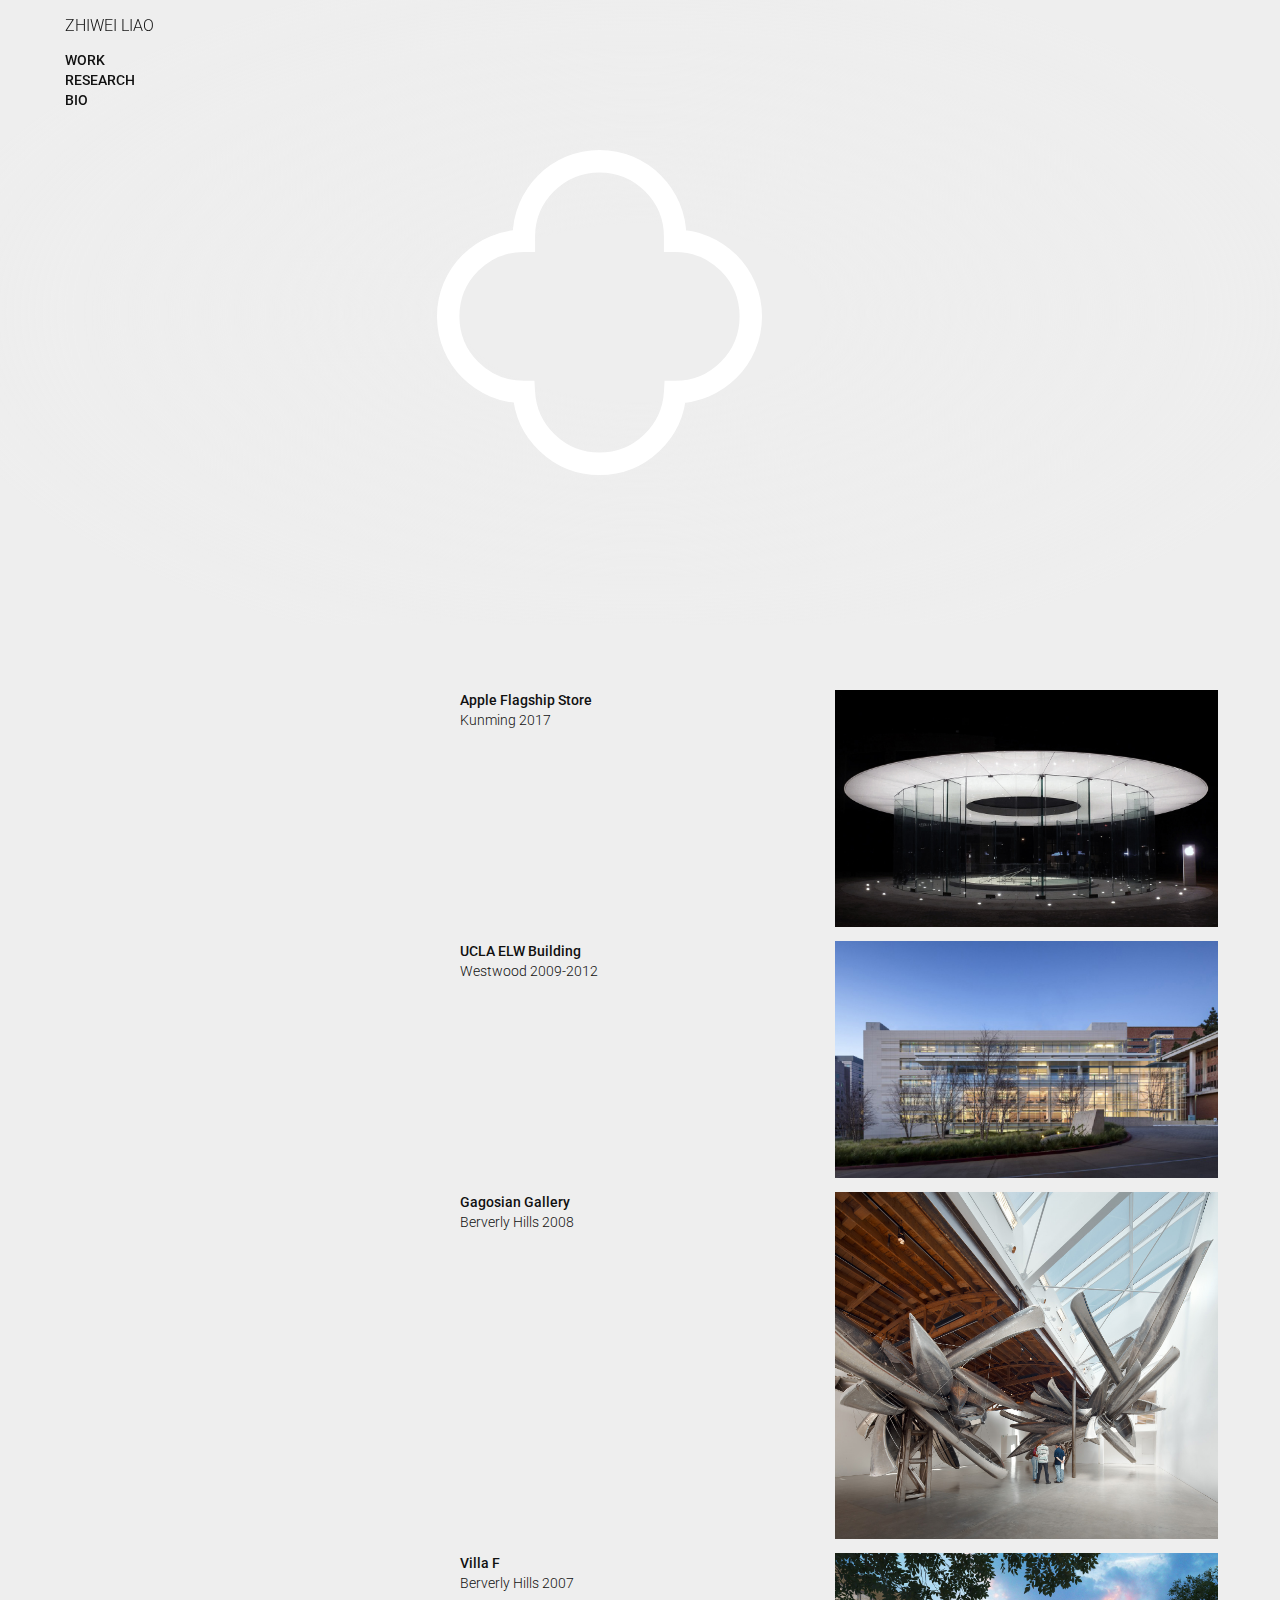
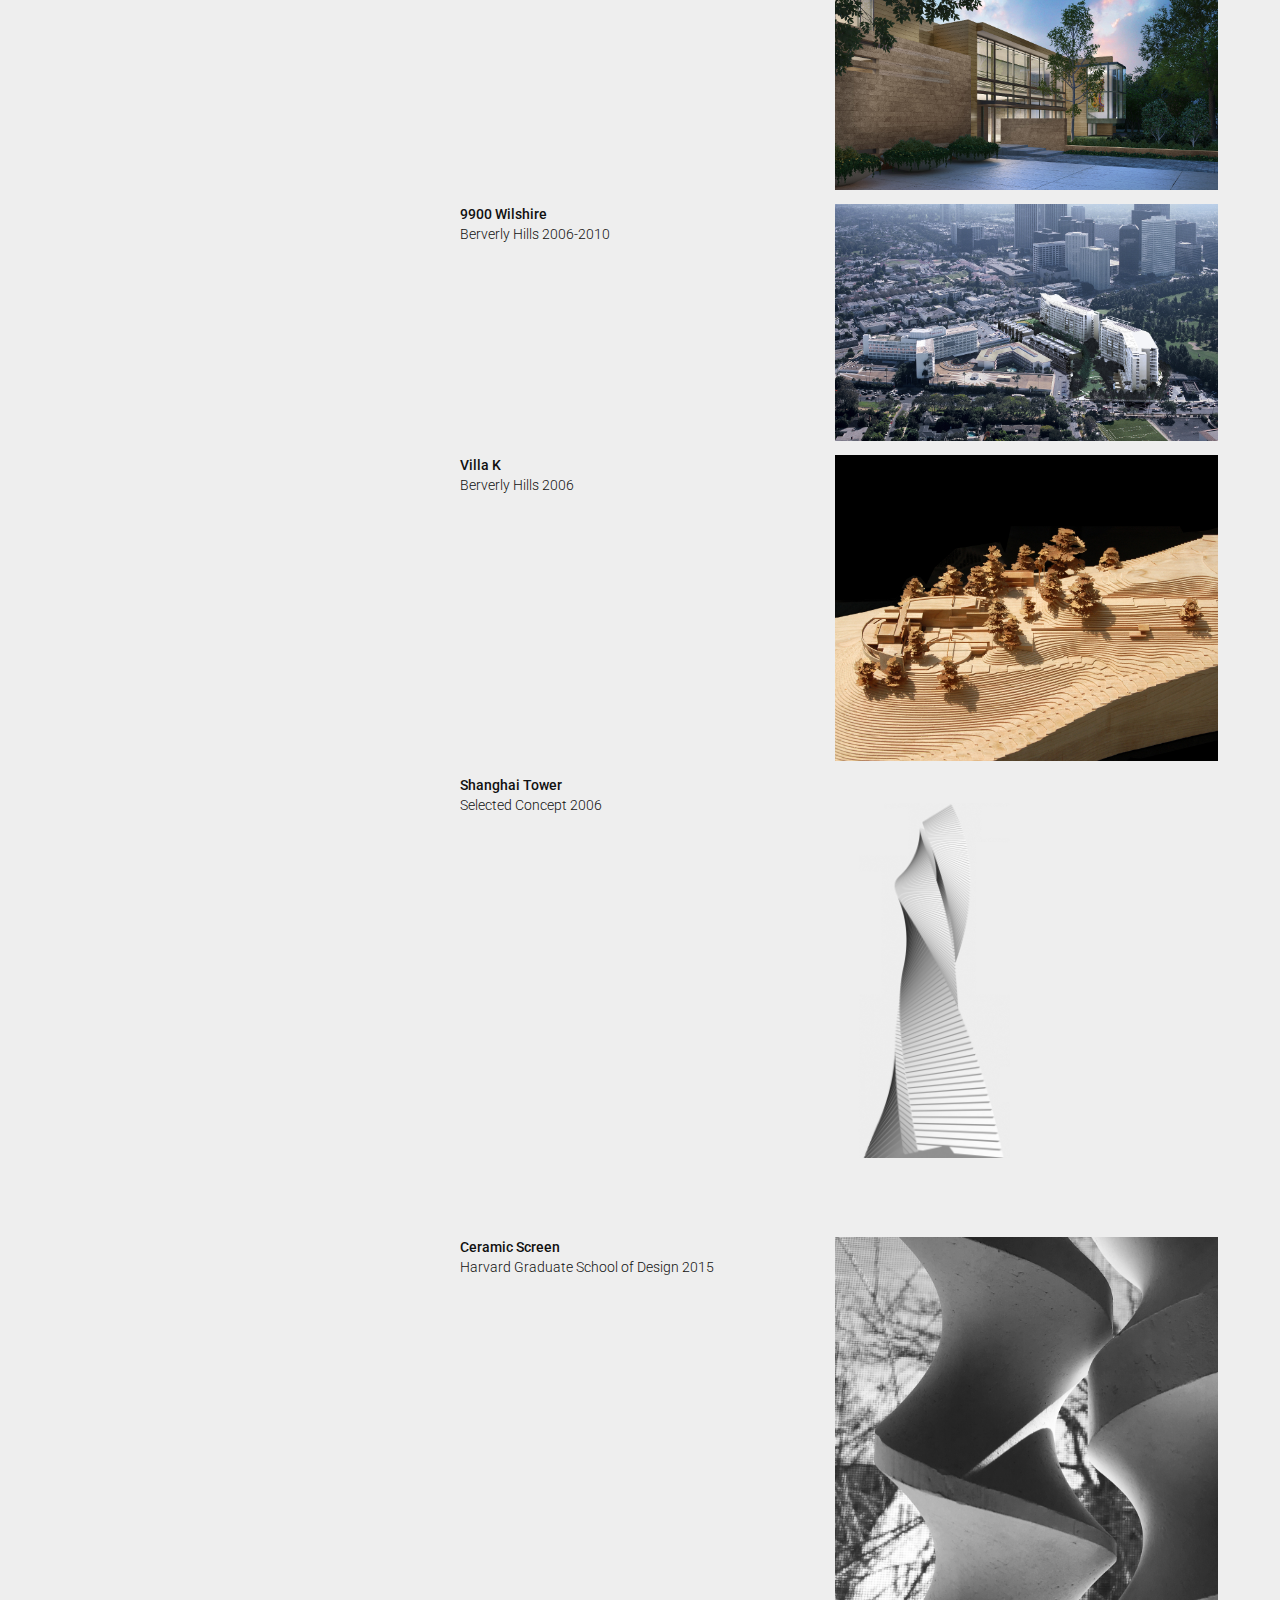
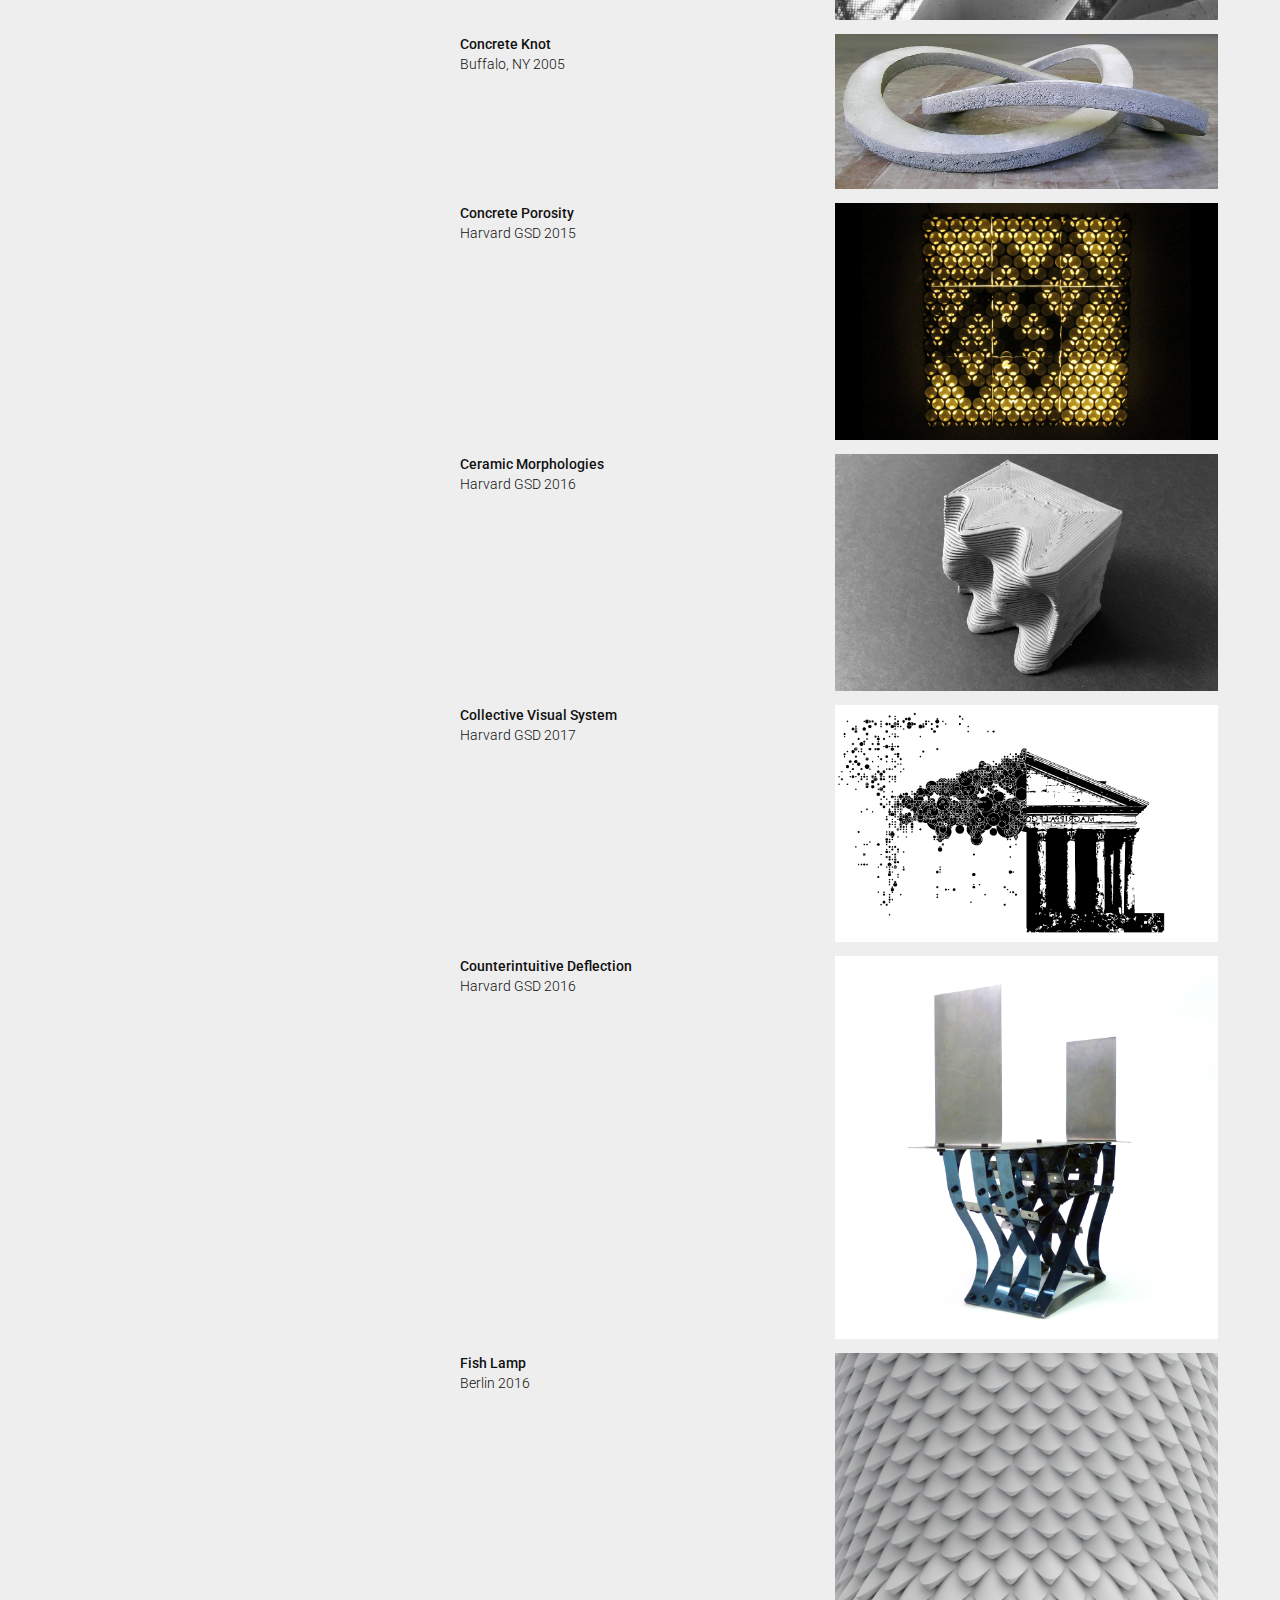
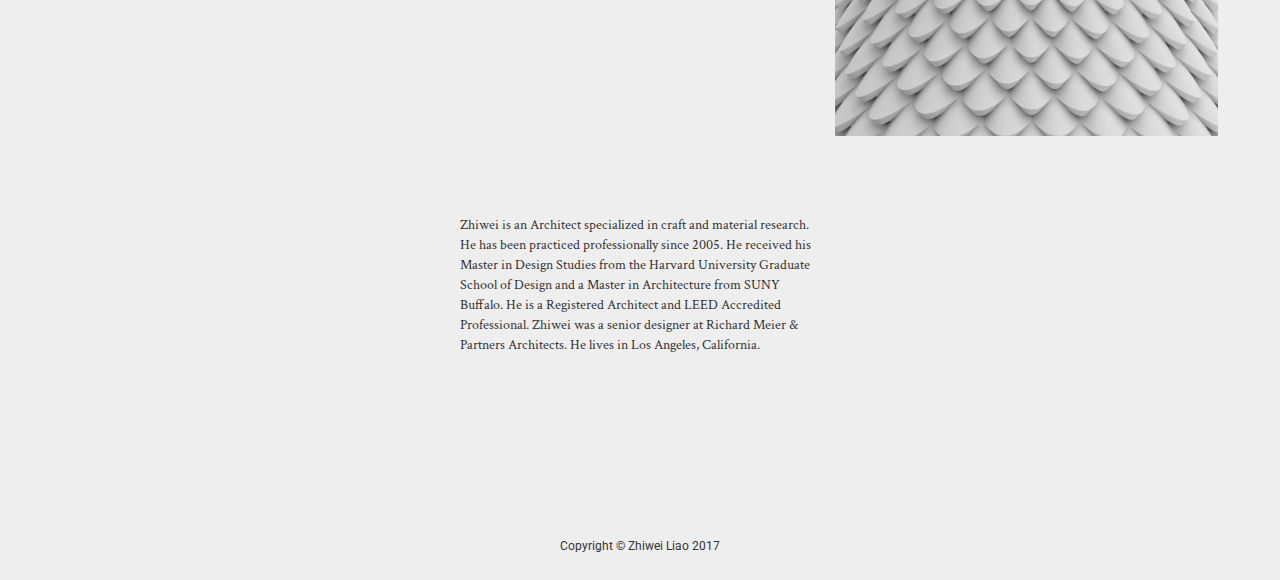
==== commit f20bc545: "Add files via upload" ====
--- a/index.html
+++ b/index.html
@@ -187,7 +187,6 @@
                         <img src="img/villa/4.jpg" class="img-responsive" alt="">
                     </a>
                 </div>
-
                 <!--*********************************************************************************************************14-->
                 <div class="col-xs-4 col-xs-offset-4">
                     <a href="#portfolioModal14" class="portfolio-link" data-toggle="modal">
@@ -324,8 +323,6 @@
                         <img src="img/fish/1.png" class="img-responsive" alt="">
                     </a>
                 </div>
-
-                
             </div>
         </div>
     </section>
@@ -339,11 +336,11 @@
                     <p>Zhiwei Liao is the Founder of Z+ Workshop. Prior to establishing Z+ Workshop, Zhiwei was a Project Architect with Richard Meier, the Pritzker Prize winning Architect, who specializes in the design of luxury modern residences. Before arriving in L.A., Zhiwei developed extensive detail oriented design experience and conducted research on innovative material processes and systems. </p>
                     <p>He received his Master in Design Studies from the Harvard University Graduate School of Design and a Master in Architecture from SUNY Buffalo. He has over ten years of experience with a specific focus on residential design-build methods of project delivery. Zhiwei is a Registered Architect and LEED accredited professional.</p> -->
                     <p>
-                        Zhiwei is an Architect specialized in custom making. He has been practiced professionally since 2005.
+                        Zhiwei is an Architect specialized in craft and material research. He has been practiced professionally since 2005.
                         <!--Introduce Yourself-->
-                        He received his Master in Design Studies from the Harvard University Graduate School of Design and a Master in Architecture from SUNY Buffalo. He is a Registered Architect and LEED accredited professional.
+                        He received his Master in Design Studies from the Harvard University Graduate School of Design and a Master in Architecture from SUNY Buffalo. He is a Registered Architect and LEED Accredited Professional.
                         <!-- Education and Credentials -->
-                        He has designed distinguished projects such as Shanghai Tower and Apple Flagship store.
+                        Zhiwei was a senior designer at Richard Meier & Partners Architects. 
                         <!-- Notable Achievements -->
                         He lives in Los Angeles, California.
                         <!-- Closing Statement -->
@@ -774,17 +771,17 @@
                                 The room-sized knot moves firmly into the physical realm. The digitally generated patterns are now used, not to govern a digital fabrication tool, but to make plywood formwork for reinforced concrete. With this scale and material, the joint is eliminated and the knot can be cast as a single entity. Here resistance is found in the type and thickness of plywood. To achieve the required double curvature, instinct would choose a thin formwork material for flexibility, but instead, empirical evidence from three iterations of formwork lead to the construction of the final form from 3/4 inch plywood - scored along digitally determined lines to achieve the required double curvature. The knot must be digitally modified to bring the curvatures within the physical limitations of the plywood.
                             </p>
                         </div>
-                        <div class="col-sm-6 col-lg-8 col-lg-offset-2">
-                            <div data-configid="1168196/44749309" style="width:100%; height:300px;" class="issuuembed"></div>
-                            <small>MArch Thesis</small>
-                        </div>
+                    </div>
+                    <div class="col-sm-12 col-lg-8 col-lg-offset-2 ">
+                        <div data-configid="1168196/44749309" style="width:100%; height:300px;" class="issuuembed"></div>
+                        <small>MArch Thesis</small>
                     </div>
                     <div class="col-sm-6 col-lg-4 col-lg-offset-2">
                         <div data-configid="1168196/44746618" style="width:100%; height:300px;" class="issuuembed"></div>
                         <small>城市建筑, (19), pp. 38-40. </small>
                     </div>
                     <div class="col-sm-6 col-lg-4">
-                        <div data-configid="1168196/44750202" style="100%; height:300px;" class="issuuembed"></div>
+                        <div data-configid="1168196/44750202" style="width:100%; height:300px;" class="issuuembed"></div>
                         <small>“数字渗透”与“参数化主义”：DADA2013系列活动·数字建筑国际学术会议论文集5-9，北京，中国，2013.9.28-9.29.</small>
                     </div>
                 </div>
@@ -1110,7 +1107,7 @@
             </div>
         </div>
     </div>
- <!-- ***************************************************************************************************************************************M-14-->
+    <!-- ***************************************************************************************************************************************M-14-->
     <div class="portfolio-modal modal fade" id="portfolioModal14" tabindex="-1" role="dialog" aria-hidden="true">
         <div class="modal-content">
             <div class="close-modal" data-dismiss="modal">
@@ -1127,7 +1124,6 @@
                             <li><span>Year:</span>
                                 <span>2006</span>
                             </li>
-                        
                         </ul>
                         <div id="carousel-14" class="carousel slide" data-ride="carousel">
                             <!-- Indicators -->
@@ -1178,8 +1174,6 @@
             </div>
         </div>
     </div>
-
-
     <!-- jQuery -->
     <script src="vendor/jquery/jquery.min.js "></script>
     <!-- Bootstrap Core JavaScript -->
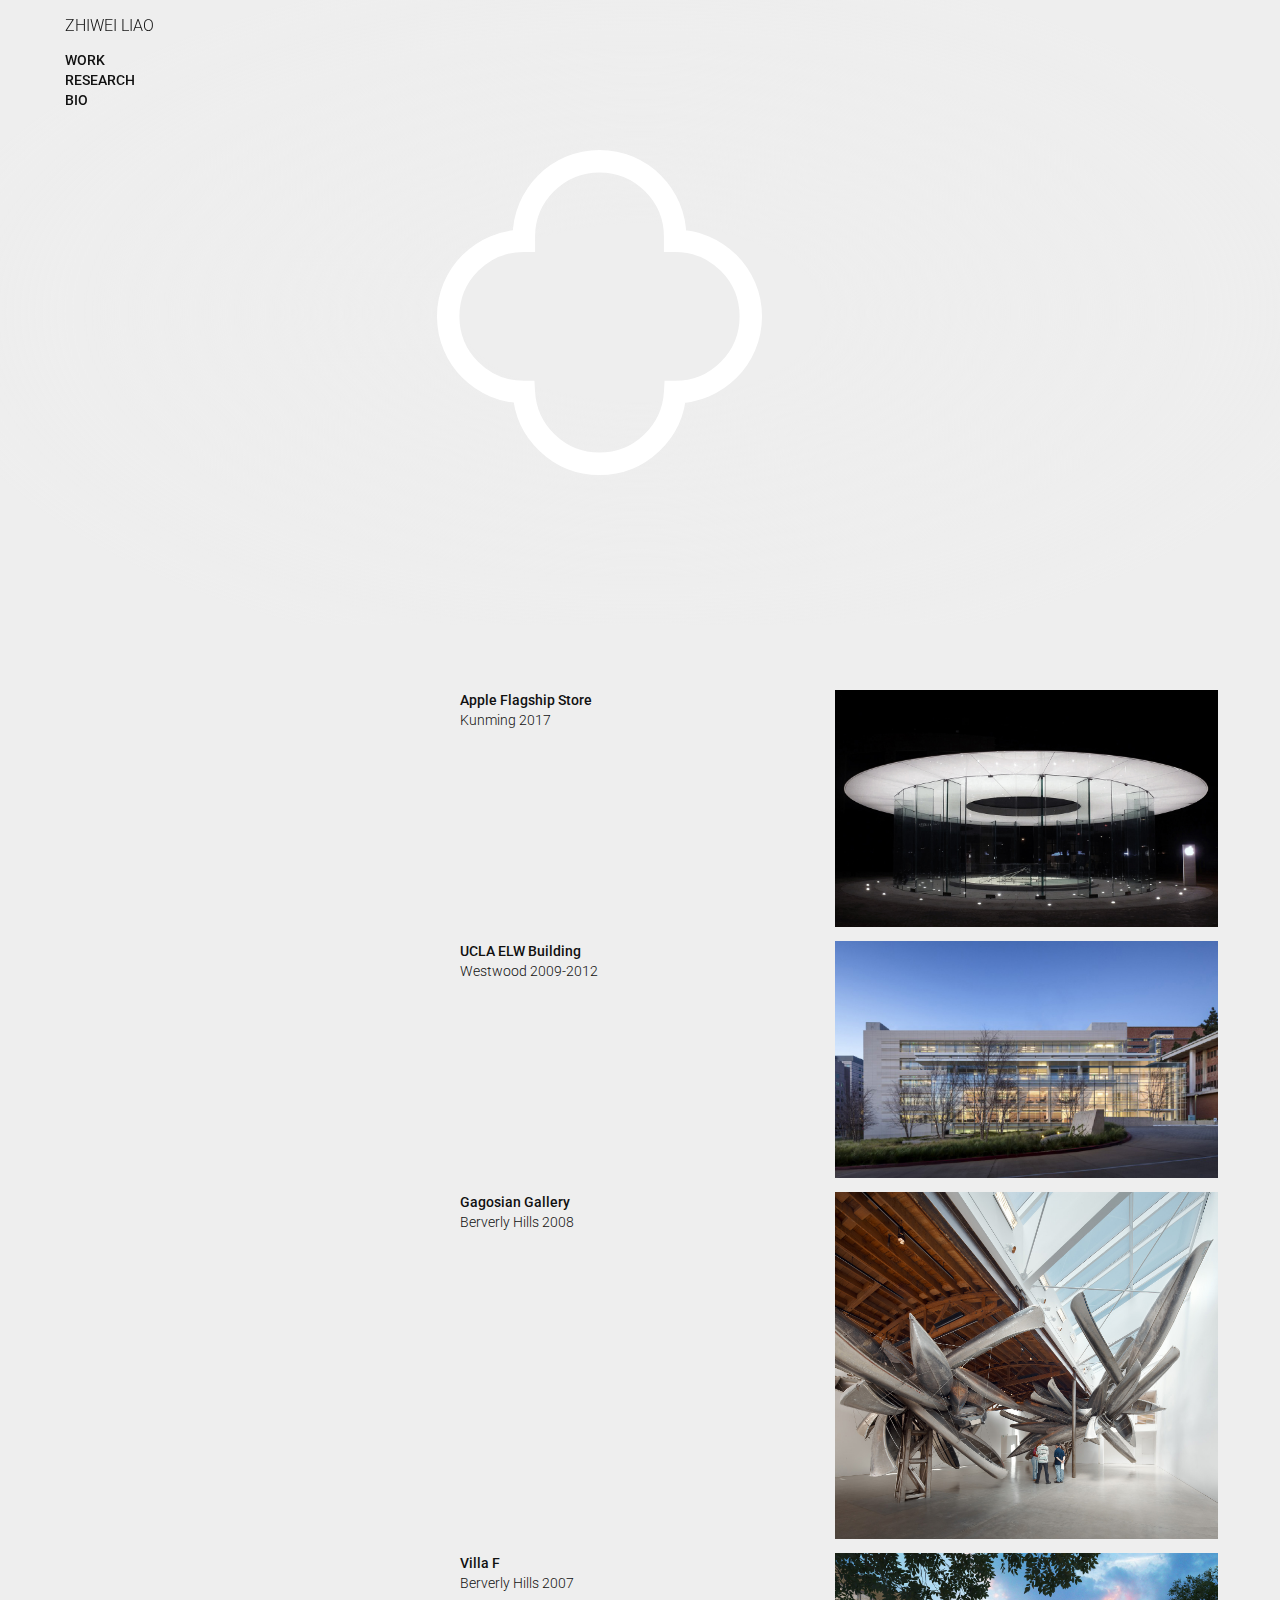
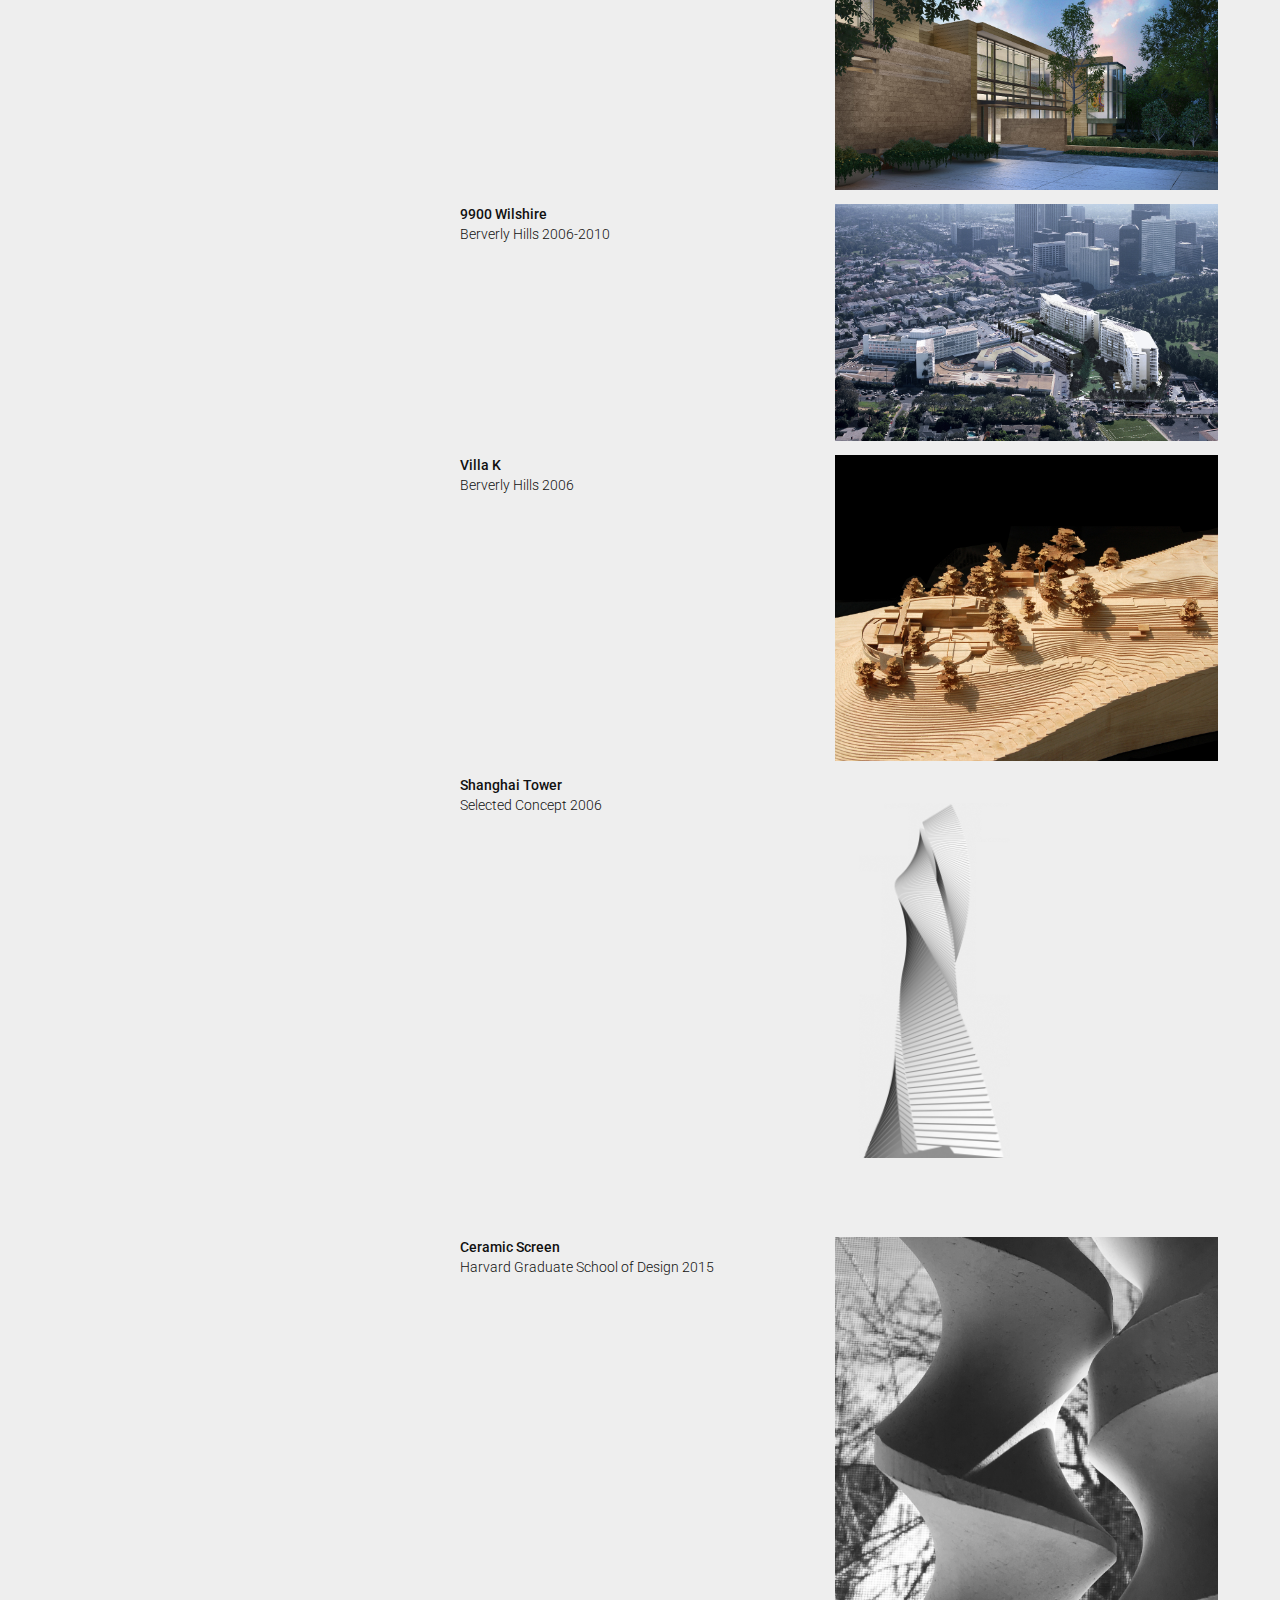
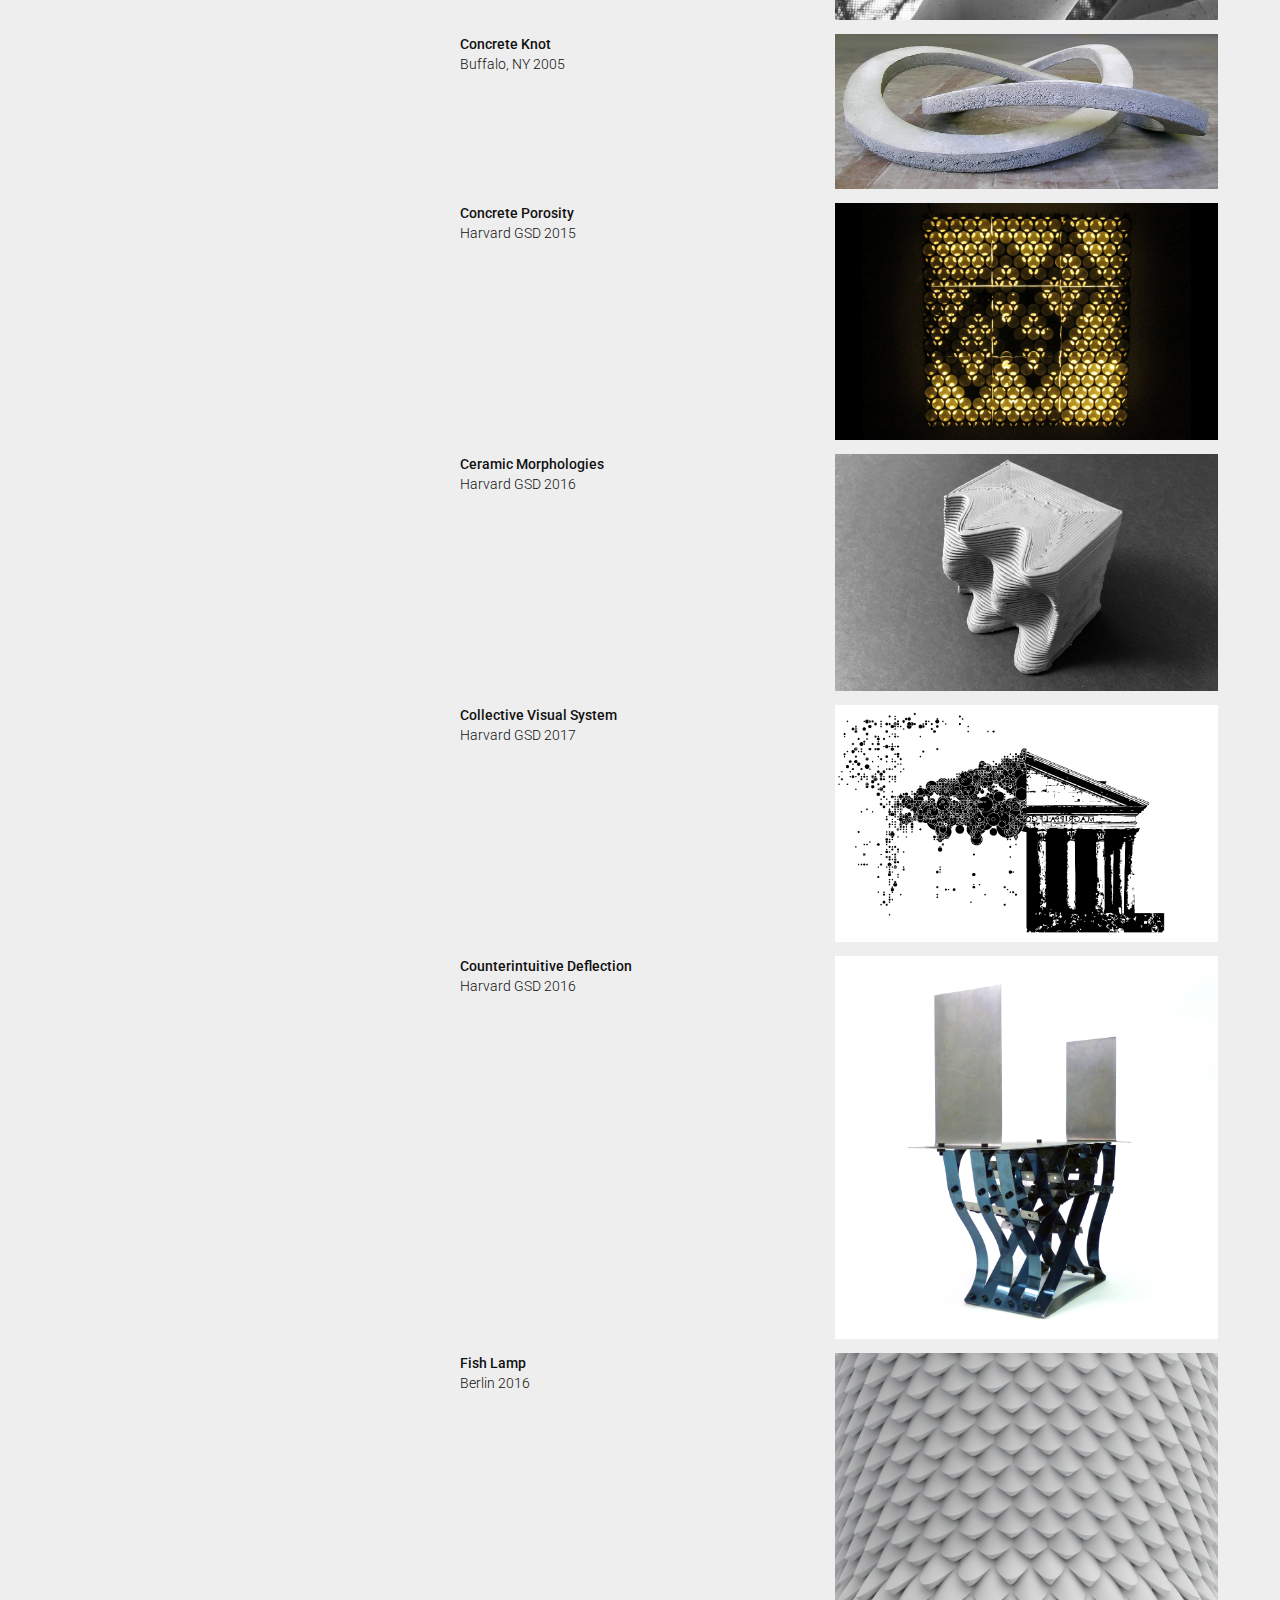
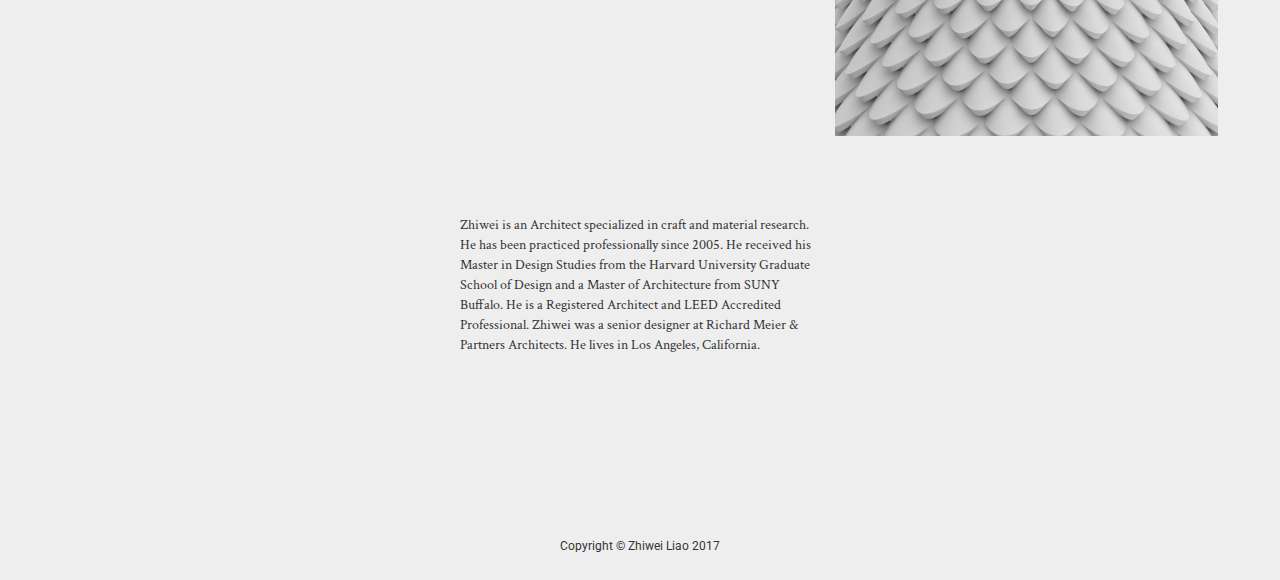
==== commit 42df7117: "Add files via upload" ====
--- a/index.html
+++ b/index.html
@@ -338,7 +338,7 @@
                     <p>
                         Zhiwei is an Architect specialized in craft and material research. He has been practiced professionally since 2005.
                         <!--Introduce Yourself-->
-                        He received his Master in Design Studies from the Harvard University Graduate School of Design and a Master in Architecture from SUNY Buffalo. He is a Registered Architect and LEED Accredited Professional.
+                        He received his Master in Design Studies from the Harvard University Graduate School of Design and a Master of Architecture from SUNY Buffalo. He is a Registered Architect and LEED Accredited Professional.
                         <!-- Education and Credentials -->
                         Zhiwei was a senior designer at Richard Meier & Partners Architects. 
                         <!-- Notable Achievements -->
